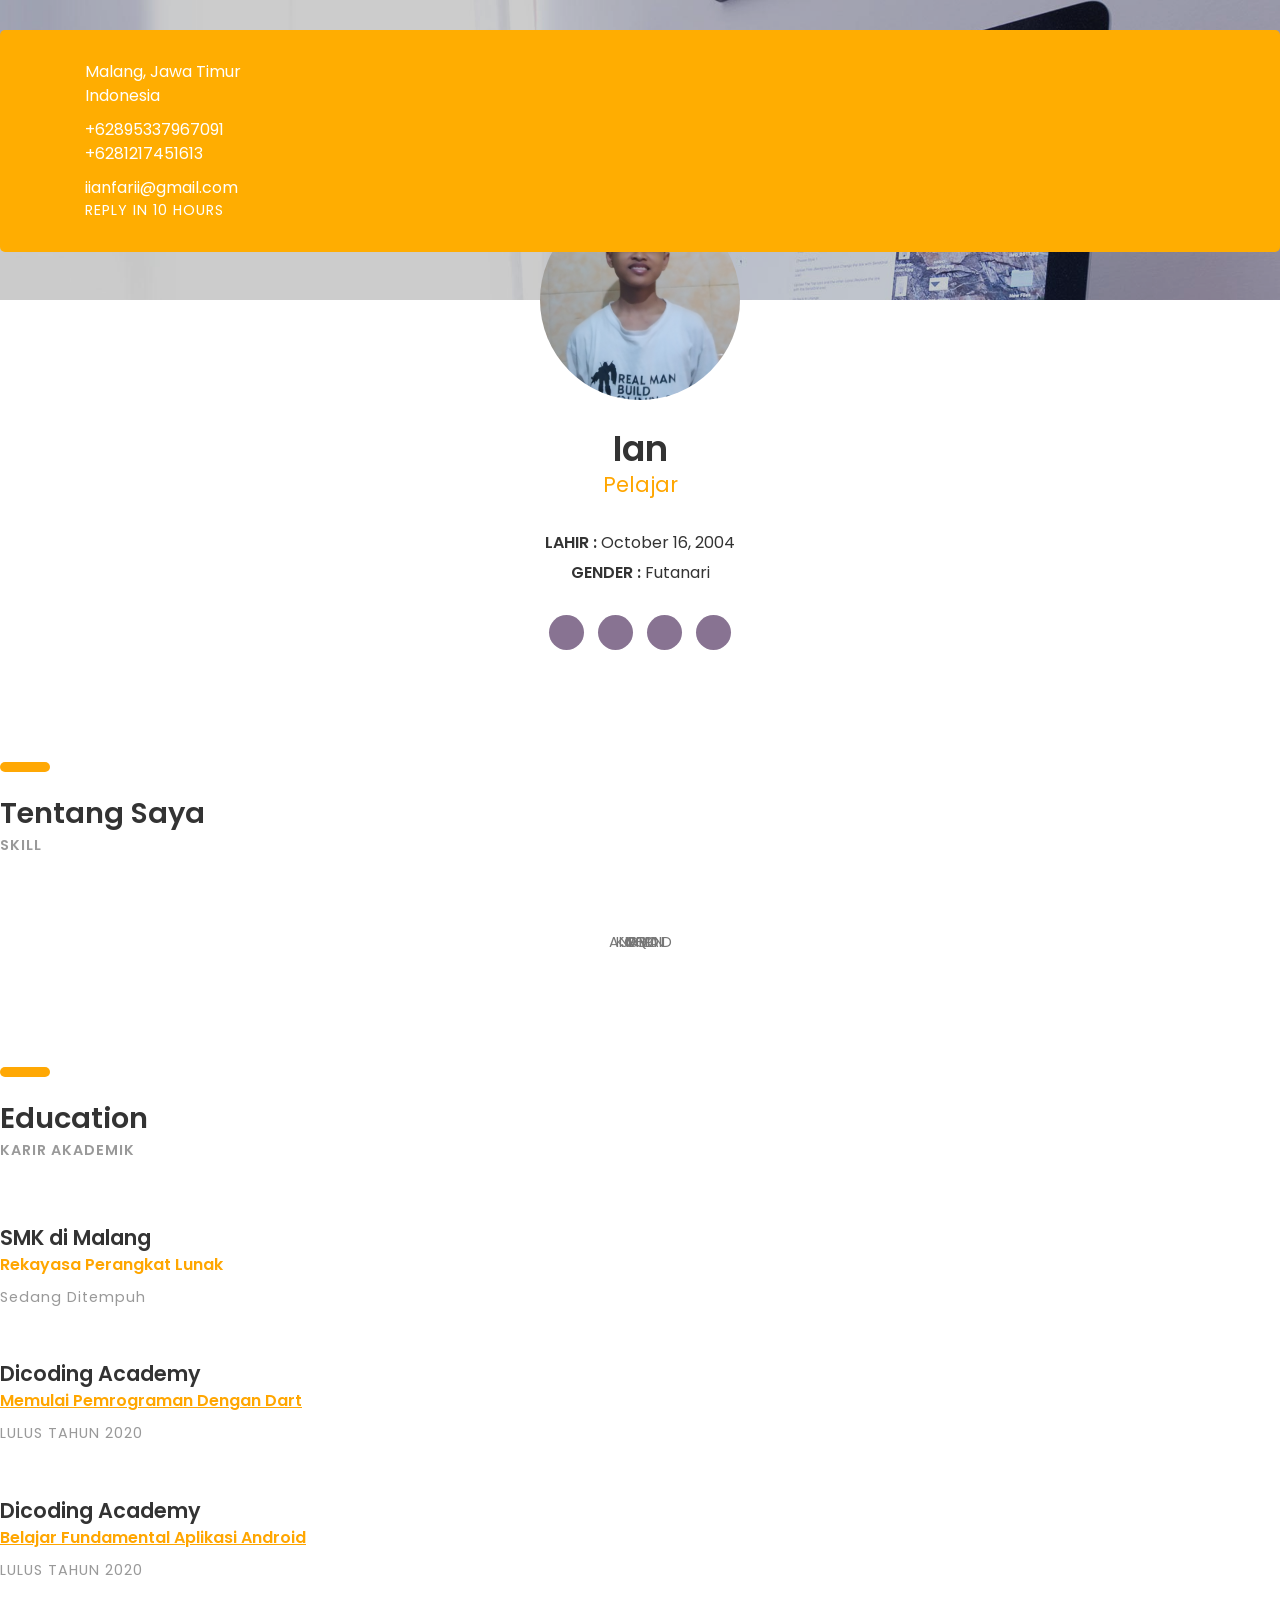
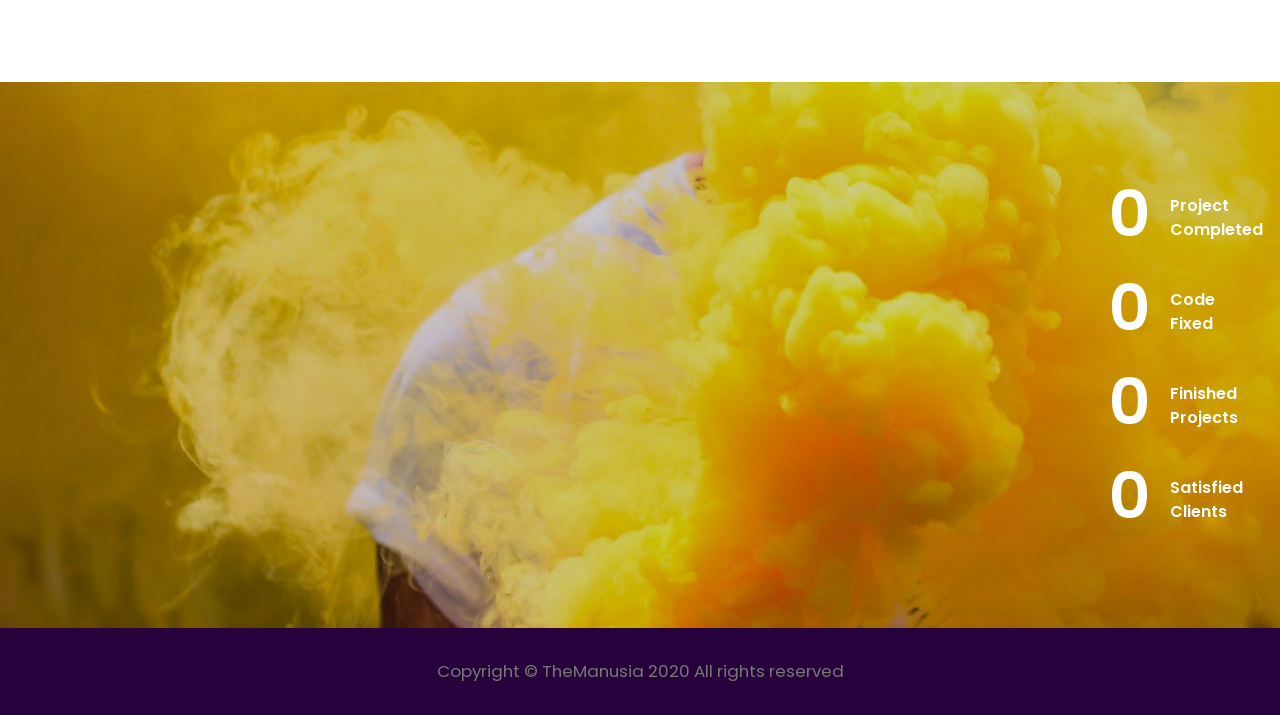
==== index.html @ 6ee06b4d "Update index.html" ====
<!DOCTYPE HTML>
<html lang="en">

<head>
	<title>TheManusia - Ian</title>
	<meta http-equiv="X-UA-Compatible" content="IE=edge">
	<meta name="viewport" content="width=device-width, initial-scale=1">
	<meta charset="UTF-8">

	<meta property="og:image" content="images/ian2.jpg">
	<meta property="og:site_name" content="TheManusia">
	<meta property="og:type" content="profile">
	<meta property="og:title" content="Ian">
	<meta property="og:description" content="Website anti furry. Website ini tidak berisi tips untuk menghindar dari furry dan menghilangkan furry.">
	<meta name="description" content="TheManusia. Profile about TheManusia aka Ian.">
	<meta name="keywords" content="TheManusia, Ian, Profile, Portofolio">
    <meta name="author" content="TheManusia">

	<!-- Icon -->

	<link rel="icon" href="images/hh.png">

	<!-- Font -->

	<link href="https://fonts.googleapis.com/css?family=Poppins:400,500,600,700%7CAllura" rel="stylesheet">

	<!-- Stylesheets -->

	<link href="common-css/bootstrap.css" rel="stylesheet">

	<link href="common-css/ionicons.css" rel="stylesheet">

	<link href="common-css/fluidbox.min.css" rel="stylesheet">

	<link href="css/styles.css" rel="stylesheet">

	<link href="css/responsive.css" rel="stylesheet">

</head>

<body>

	<header>
		<div class="container">
			<div class="heading-wrapper">
				<div class="row">
					<div class="col-sm-6 col-md-6 col-lg-4">
						<div class="info">
							<i class="icon ion-ios-location-outline"></i>
							<div class="right-area">
								<h5>Malang, Jawa Timur</h5>
								<h5>Indonesia</h5>
							</div><!-- right-area -->
						</div><!-- info -->
					</div><!-- col-sm-4 -->

					<div class="col-sm-6 col-md-6 col-lg-4">
						<div class="info">
							<i class="icon ion-ios-telephone-outline"></i>
							<div class="right-area">
								<h5>+62895337967091</h5>
								<h5>+6281217451613</h5>
							</div><!-- right-area -->
						</div><!-- info -->
					</div><!-- col-sm-4 -->

					<div class="col-sm-6 col-md-6 col-lg-4">
						<div class="info">
							<i class="icon ion-ios-chatboxes-outline"></i>
							<div class="right-area">
								<h5><a href="mailto:iianfarii@gmail.com">iianfarii@gmail.com</a></h5>
								<h6>REPLY IN 10 HOURS</h6>
							</div><!-- right-area -->
						</div><!-- info -->
					</div><!-- col-sm-4 -->
				</div><!-- row -->
			</div><!-- heading-wrapper -->
		</div><!-- container -->
	</header>

	<section class="intro-section">
		<div class="container">
			<div class="row">
				<div class="col-md-1 col-lg-2"></div>
				<div class="col-md-10 col-lg-8">
					<div class="intro">
						<div class="profile-img">
							<div class="gambar"></div>
						</div>
						<h2><b>Ian</b></h2>
						<h4 class="font-yellow">Pelajar</h4>
						<ul class="information margin-tb-30">
							<li><b>LAHIR : </b>October 16, 2004</li>
							<li><b>GENDER : </b>Futanari</li>
						</ul>
						<ul class="social-icons">
							<li><a href="https://facebook.com/Ian.TheManusia"><i class="ion-social-facebook"></i></a>
							</li>
							<li><a href="https://github.com/TheManusia"><i class="ion-social-github"></i></a></li>
							<li><a
									href="https://api.whatsapp.com/send?phone=62895337967091&text=Halo%20bro%2C%20aku%20gay%20hehe"><i
										class="ion-social-whatsapp"></i></a></li>
							<li><a href="https://instagram.com/ian_269"><i class="ion-social-instagram"></i></a></li>
						</ul>
					</div><!-- intro -->
				</div><!-- col-sm-8 -->
			</div><!-- row -->
		</div><!-- container -->
	</section><!-- intro-section -->

	<section class="about-section section">
		<div class="container">
			<div class="row">
				<div class="col-sm-4">
					<div class="heading">
						<h3><b>Tentang Saya</b></h3>
						<h6 class="font-lite-black"><b>SKILL</b></h6>
					</div>
				</div><!-- col-sm-4 -->
				<div class="col-sm-8">

					<div class="row">
						<div class="col-sm-6 col-md-6 col-lg-3">
							<div class="radial-prog-area margin-b-30">
								<div class="radial-progress" data-prog-percent=".84">
									<div></div>
									<h6 class="progress-title">JAVA</h6>
								</div>
							</div><!-- radial-prog-area-->
						</div><!-- col-sm-6-->

						<div class="col-sm-6 col-md-6 col-lg-3">
							<div class="radial-prog-area margin-b-50">
								<div class="radial-progress" data-prog-percent=".85">
									<div></div>
									<h6 class="progress-title">ANDROID</h6>
								</div>
							</div><!-- radial-prog-area-->
						</div><!-- col-sm-6-->

						<div class="col-sm-6 col-md-6 col-lg-3">
							<div class="radial-prog-area margin-b-30">
								<div class="radial-progress" data-prog-percent=".70">
									<div></div>
									<h6 class="progress-title">KOTLIN</h6>
								</div>
							</div><!-- radial-prog-area-->
						</div><!-- col-sm-6-->

						<div class="col-sm-6 col-md-6 col-lg-3">
							<div class="radial-prog-area margin-b-30">
								<div class="radial-progress" data-prog-percent=".73">
									<div></div>
									<h6 class="progress-title">SQL</h6>
								</div>
							</div><!-- radial-prog-area-->
						</div><!-- col-sm-6-->

						<div class="col-sm-6 col-md-6 col-lg-3">
							<div class="radial-prog-area margin-b-30">
								<div class="radial-progress" data-prog-percent=".79">
									<div></div>
									<h6 class="progress-title">PHP</h6>
								</div>
							</div><!-- radial-prog-area-->
						</div><!-- col-sm-6-->

					</div><!-- row -->
				</div><!-- col-sm-8 -->
			</div><!-- row -->
		</div><!-- container -->
	</section><!-- about-section -->

	<section class="education-section section">
		<div class="container">
			<div class="row">
				<div class="col-sm-4">
					<div class="heading">
						<h3><b>Education</b></h3>
						<h6 class="font-lite-black"><b>KARIR AKADEMIK</b></h6>
					</div>
				</div><!-- col-sm-4 -->
				<div class="col-sm-8">
					<div class="education-wrapper">
						<div class="education margin-b-50">
							<h4><b>SMK di Malang</b></h4>
							<h5 class="font-yellow"><b>Rekayasa Perangkat Lunak</b></h5>
							<h6 class="font-lite-black margin-t-10">Sedang Ditempuh</h6>
						</div><!-- education -->

						<div class="education margin-b-50">
							<h4><b>Dicoding Academy</b></h4>
							<h5 class="font-yellow"><b><a target="_blank"
										href="https://www.dicoding.com/certificates/2RVZK3W64ZD5">Memulai Pemrograman
										Dengan Dart</a></b></h5>
							<h6 class="font-lite-black margin-t-10">LULUS TAHUN 2020</h6>
						</div><!-- education -->

						<div class="education margin-b-50">
							<h4><b>Dicoding Academy</b></h4>
							<h5 class="font-yellow"><b><a target="_blank"
										href="https://www.dicoding.com/certificates/QEYX4LG76XDL">Belajar Fundamental
										Aplikasi Android</a></b></h5>
							<h6 class="font-lite-black margin-t-10">LULUS TAHUN 2020</h6>
						</div><!-- education -->
					</div><!-- education-wrapper -->
				</div><!-- col-sm-8 -->
			</div><!-- row -->
		</div><!-- container -->

	</section><!-- about-section -->

	<section class="counter-section" id="counter">
		<div class="container">
			<div class="row">

				<div class="col-sm-6 col-md-6 col-lg-3">
					<div class="counter margin-b-30">
						<h1 class="title"><b><span class="counter-value" data-duration="400"
									data-count="14">0</span></b></h1>
						<h5 class="desc"><b>Project Completed</b></h5>
					</div><!-- counter -->
				</div><!-- col-md-3-->

				<div class="col-sm-6 col-md-6 col-lg-3">
					<div class="counter margin-b-30">
						<h1 class="title"><b><span class="counter-value" data-duration="900"
									data-count="34">0</span></b></h1>
						<h5 class="desc"><b>Code <br> Fixed</b></h5>
					</div><!-- counter -->
				</div><!-- col-md-3-->

				<div class="col-sm-6 col-md-6 col-lg-3">
					<div class="counter margin-b-30">
						<h1 class="title"><b><span class="counter-value" data-duration="1400"
									data-count="30">0</span></b></h1>
						<h5 class="desc"><b>Finished Projects</b></h5>
					</div><!-- margin-b-30 -->
				</div><!-- col-md-3-->

				<div class="col-sm-6 col-md-6 col-lg-3">
					<div class="counter margin-b-30">
						<h1 class="title"><b><span class="counter-value" data-duration="1900"
									data-count="13">0</span></b></h1>
						<h5 class="desc"><b>Satisfied Clients</b></h5>
					</div><!-- counter -->
				</div><!-- col-md-3-->

			</div><!-- row-->
		</div><!-- container-->
	</section><!-- counter-section-->

	<footer>
		<p class="copyright">
			<a>Copyright &copy; TheManusia 2020 All rights reserved </a>
		</p>


	</footer>


	<!-- SCIPTS -->

	<script src="common-js/jquery-3.2.1.min.js"></script>

	<script src="common-js/tether.min.js"></script>

	<script src="common-js/bootstrap.js"></script>

	<script src="common-js/isotope.pkgd.min.js"></script>

	<script src="common-js/jquery.waypoints.min.js"></script>

	<script src="common-js/progressbar.min.js"></script>

	<script src="common-js/jquery.fluidbox.min.js"></script>

	<script src="common-js/scripts.js"></script>

</body>

</html>
---- css/styles.css ----
/* ---------------------------------

1. PRIMARY STYLES

--------------------------------- */



html{ font-size: 100%; height: 100%; overflow-x: hidden; margin: 0px;  padding: 0px; touch-action: manipulation; }





body{ font-size: 16px; font-family: 'Poppins', serif; width: 100%; height: 100%; margin: 0; font-weight: 400;

	-webkit-font-smoothing: antialiased; -moz-osx-font-smoothing: grayscale; word-wrap: break-word; 

	color: #333; }



h1, h2, h3, h4, h5, h6, p, a, ul, span, li, img, inpot, button{ margin: 0; padding: 0; }



h1,h2,h3,h4,h5,h6{ line-height: 1.5; font-weight: inherit; }



h1,h2,h3{ font-family: 'Poppins', cursive; }



p{ line-height: 1.6; font-size: 1.05em; font-weight: 400; color: #777; }



h1{ font-size: 4em; line-height: 1; }

h2{ font-size: 2.2em; line-height: 1.1; }

h3{ font-size: 1.8em; }

h4{ font-size: 1.3em; }

h5{ font-size: 1em; }

h6{ font-size: .9em; letter-spacing: 1px; }



a, button{ display: inline-block; text-decoration: none; color: inherit; line-height: 1; 

	-webkit-transition: all .25s ease-in-out; transition: all .25s ease-in-out; }



a:focus, a:active, a:hover,

button:focus, button:active, button:hover,

a b.light-color:hover{ text-decoration: none; color: #FFA804; }



b{ font-weight: 600; }



img{ width: 100%; }



li{ list-style: none; display: inline-block; }



span{ display: inline-block; }



button{ outline: 0; border: 0; background: none; cursor: pointer; }



.icon{ font-size: 1.1em; display: inline-block; line-height: inherit; }



[class^="icon-"]:before, [class*=" icon-"]:before{ line-height: inherit; }



b.max-bold{ font-weight: 700; }







/* ---------------------------------

2. COMMONS FOR PAGE DESIGN

--------------------------------- */



.section{ padding: 100px 0 50px; }



.section .heading{ margin-bottom: 60px; }



.section .heading:before{ content:''; height: 10px; width: 50px; border-radius: 5px;

	margin-bottom: 20px; display: block; background: #FFA804; }

	

.margin-t-10{ margin-top: 10px; }



.margin-b-30{ margin-bottom: 30px; }

.margin-b-50{ margin-bottom: 50px; }



.margin-tb-30{ margin-top: 30px; margin-bottom: 30px; }



.font-yellow{ color: #FFA600; }



.font-semi-white{ color: #ddd; }



.font-lite-black{ color: #999; }





/* ---------------------------------

3. HEADER

--------------------------------- */



header{ position: absolute; top: 30px; left: 0; right: 0; z-index: 100; }



header .heading-wrapper{ border-radius: 5px; padding: 30px 40px 20px; background: #FFAD01; color: #fff; }



header .info{ margin-bottom: 10px; }



header .info .icon{ float: left; font-size: 30px; }



header .info .right-area{ margin-left: 45px; }



.right-area a:hover { color: inherit; }


/* ---------------------------------

4. INTRO SECTION

--------------------------------- */



.intro-section{ padding-top: 200px; position: relative; background-size: cover; 

	z-index: 1;background-image: url("../images/slider-1-1920x1080.jpg"); }



.intro-section:before{ content:''; z-index: -1; position: absolute; top: 0; bottom: 0; left: 0; 

	right: 0; background: rgba(0,0,0, .2); }

	

.intro-section:after{ content: ''; position: absolute; bottom: 0; left: 0; right: 0;

	height: 150px; z-index: -1; background: #fff; }



.intro{ padding: 0 20px; margin-top: 100px; text-align: center; background: #fff; }



.intro .profile-img{ height: 200px; width: 200px; border-radius: 100px; margin: 0 auto; 

	overflow: hidden; position: relative; top: -100px; margin-bottom: -70px;  }



.intro .information > li{ display: block; margin: 5px 0; }



.intro .social-icons > li > a{ height: 35px; line-height: 35px; width: 35px; border-radius: 20px; 

	overflow: hidden; z-index: 1; position: relative; margin: 0 5px 5px; background: #887392; color: #fff; }



.intro .social-icons > li > a:after{ content: ''; position: absolute; bottom: 0; left: 0; right: 0;

	top: 0; z-index: -1; border-radius: 20px; background: #FFA804; 

	-webkit-transition: all .2s ease; transition: all .2s ease;

	-webkit-transform: scale(0); transform: scale(0); }



.intro .social-icons > li > a:hover:after{ -webkit-transform: scale(1); transform: scale(1); }

.gambar {content: url("../images/ian.png"); width:200px; height: 200px;}



/* ---------------------------------

5. PORFOLIO SECTION

--------------------------------- */



.portfolio-section{ padding-bottom: 0; }



.portfolio-section .portfolioFilter{ margin-top: 60px; color: #666; }



.portfolio-section .portfolioFilter a{ margin: 10px 10px 0 0; }



.portfolio-section .portfolioFilter a.current{  color: #FFA804; }



.portfolio-section .portfolioContainer{ margin-left: -15px; margin-right: -15px; }



.portfolio-section .p-item{ width: 33.333%; padding: 0 7.5px 0px; margin-top: 15px; }



.portfolio-section .p-item a{ display: inline; }



.portfolio-section .p-item.p-item-2 .img:first-child{ float: left; width: 50%; padding-right: 7.5px; }



.portfolio-section .p-item.p-item-2 .img:last-child{ float: right; width: 50%; padding-left: 7.5px; }





/* ---------------------------------

6. ABOUT SECTION

--------------------------------- */



.radial-progress{ position: relative; max-width: 200px; margin: 0 auto; }



.radial-progress .progressbar-text{ font-size: 2.2em; font-weight: 500; 

	padding-bottom: 25px!important; color: #333!important; }



.radial-progress .progressbar-text:after{ content:'%'; }



.radial-progress .progress-title{ position: absolute; top: 50%; left: 50%; width: 100%;

	letter-spacing: 0; text-align: center; transform: translate(-50%, 15px); color: #777; }



	



/* ---------------------------------

7. EXPERIENCE SECTION

--------------------------------- */



.experience-section{ background: #28023D; color: #fff; }



.experience .list > li{ display: block; position: relative; margin-bottom: 10px; padding-left: 20px; }



.experience .list > li:before{ content: ''; position: absolute; top: 50%; left: 0; height: 10px; 

	width: 10px; margin-top: -5px; display: block; border-radius: 10px; border: 2px solid #fff; }



	

/* ---------------------------------

8. EDUCATION SECTION

--------------------------------- */



.education-wrapper{ position: relative; }



.education-wrapper:after{ content:''; position: absolute; top: 8px; bottom: 0; left: -51px;

	width: 2px; background: #ccc; }



.education-wrapper .education{ position: relative; }



.education-wrapper .education:after{ content:''; position: absolute; top: 8px; left: -58px; width: 16px; 

	height: 16px; border-radius: 10px; z-index: 1;

	box-shadow: 0 0 0 8px rgba(255,171,0, .4); background: #FFAB00; }

	
.education a {text-decoration: underline;}
	

/* ---------------------------------

9. COUNTER SECTION

--------------------------------- */



.counter-section{ position: relative; padding: 100px 0 70px; background-size: cover; z-index: 1; 

	background-image: url("../images/slider-2-1920x600.jpg"); color: #fff; }



.counter-section:after{ content:''; z-index: -1; position: absolute; top: 0; bottom: 0; left: 0; 

	right: 0; background: rgba(0,0,0, .2); }



.counter{ position: relative; }

	

.counter .title{ text-align: right; margin-right: 130px; }



.counter .desc{ position: absolute; bottom: 4px; right: 0px; width: 110px; }





/* RADIAL PREOGRESS SECTION */





.radial-progress{ position: relative; max-width: 200px; margin: 0 auto; }



.radial-progress .progressbar-text{ font-size: 2.2em; font-weight: 500; 

	padding-bottom: 25px!important; color: #333!important; }



.radial-progress .progressbar-text:after{ content:'%'; }



.radial-progress .progress-title{ position: absolute; top: 50%; left: 50%; width: 100%;

	letter-spacing: 0; text-align: center; transform: translate(-50%, 15px); color: #777; }



	

	

/* ---------------------------------

10. FOOTER

--------------------------------- */



.copyright{ text-align: center; padding: 30px 0; background: #28023D; }
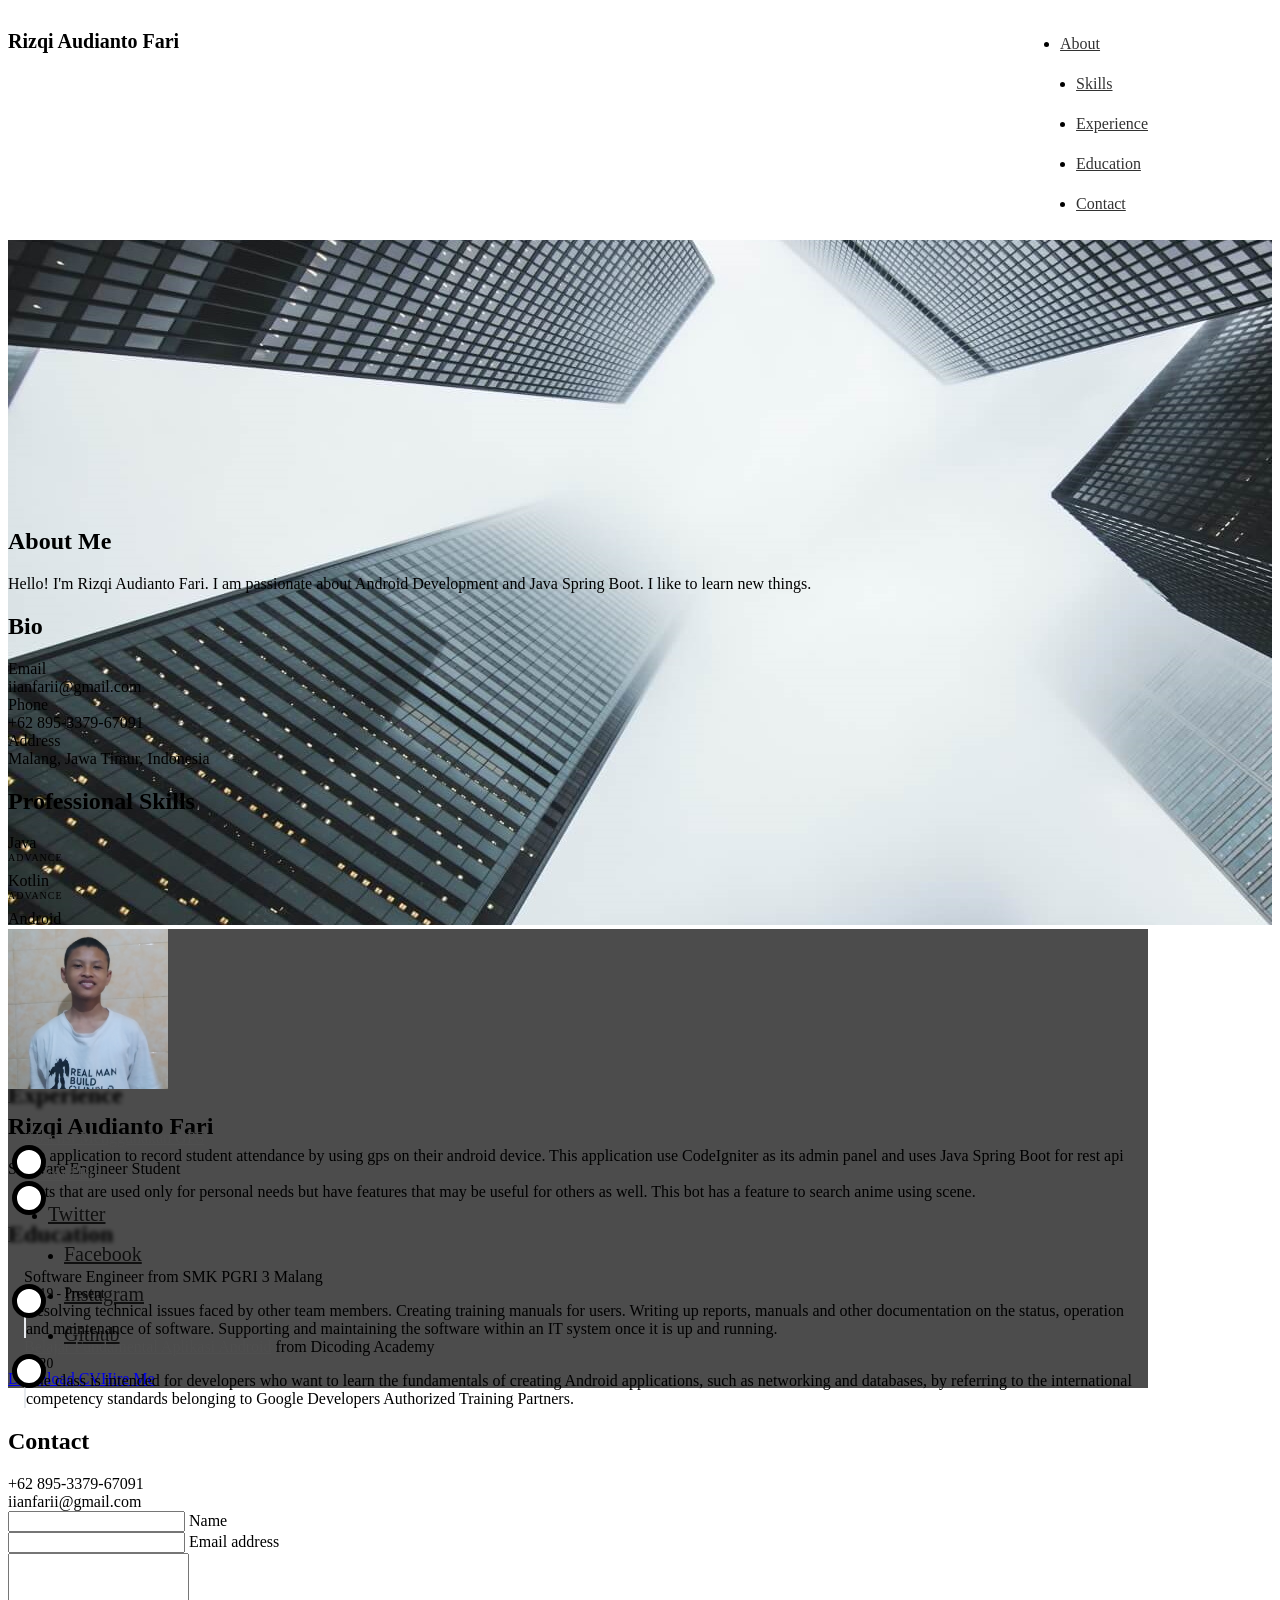
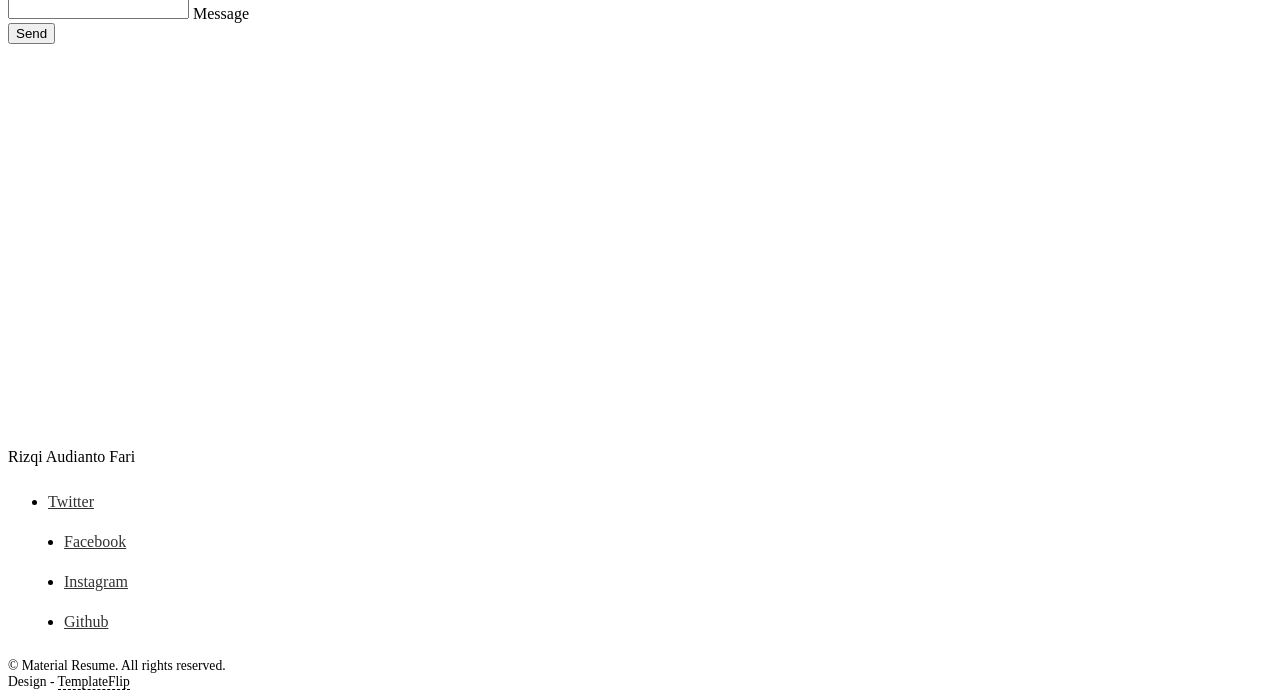
==== commit b3f6b99b: "Update Formspree URL" ====
--- a/index.html
+++ b/index.html
@@ -1,282 +1,276 @@
-<!DOCTYPE HTML>
-<html lang="en">
-
-<head>
-	<title>TheManusia - Ian</title>
-	<meta http-equiv="X-UA-Compatible" content="IE=edge">
-	<meta name="viewport" content="width=device-width, initial-scale=1">
-	<meta charset="UTF-8">
-
-	<meta property="og:image" content="images/ian2.jpg">
-	<meta property="og:site_name" content="TheManusia">
-	<meta property="og:type" content="profile">
-	<meta property="og:title" content="Ian">
-	<meta property="og:description" content="Website anti furry. Website ini tidak berisi tips untuk menghindar dari furry dan menghilangkan furry.">
-	<meta name="description" content="TheManusia. Profile about TheManusia aka Ian.">
-	<meta name="keywords" content="TheManusia, Ian, Profile, Portofolio">
-    <meta name="author" content="TheManusia">
-
-	<!-- Icon -->
-
-	<link rel="icon" href="images/hh.png">
-
-	<!-- Font -->
-
-	<link href="https://fonts.googleapis.com/css?family=Poppins:400,500,600,700%7CAllura" rel="stylesheet">
-
-	<!-- Stylesheets -->
-
-	<link href="common-css/bootstrap.css" rel="stylesheet">
-
-	<link href="common-css/ionicons.css" rel="stylesheet">
-
-	<link href="common-css/fluidbox.min.css" rel="stylesheet">
-
-	<link href="css/styles.css" rel="stylesheet">
-
-	<link href="css/responsive.css" rel="stylesheet">
-
-</head>
-
-<body>
-
-	<header>
-		<div class="container">
-			<div class="heading-wrapper">
-				<div class="row">
-					<div class="col-sm-6 col-md-6 col-lg-4">
-						<div class="info">
-							<i class="icon ion-ios-location-outline"></i>
-							<div class="right-area">
-								<h5>Malang, Jawa Timur</h5>
-								<h5>Indonesia</h5>
-							</div><!-- right-area -->
-						</div><!-- info -->
-					</div><!-- col-sm-4 -->
-
-					<div class="col-sm-6 col-md-6 col-lg-4">
-						<div class="info">
-							<i class="icon ion-ios-telephone-outline"></i>
-							<div class="right-area">
-								<h5>+62895337967091</h5>
-								<h5>+6281217451613</h5>
-							</div><!-- right-area -->
-						</div><!-- info -->
-					</div><!-- col-sm-4 -->
-
-					<div class="col-sm-6 col-md-6 col-lg-4">
-						<div class="info">
-							<i class="icon ion-ios-chatboxes-outline"></i>
-							<div class="right-area">
-								<h5><a href="mailto:iianfarii@gmail.com">iianfarii@gmail.com</a></h5>
-								<h6>REPLY IN 10 HOURS</h6>
-							</div><!-- right-area -->
-						</div><!-- info -->
-					</div><!-- col-sm-4 -->
-				</div><!-- row -->
-			</div><!-- heading-wrapper -->
-		</div><!-- container -->
-	</header>
-
-	<section class="intro-section">
-		<div class="container">
-			<div class="row">
-				<div class="col-md-1 col-lg-2"></div>
-				<div class="col-md-10 col-lg-8">
-					<div class="intro">
-						<div class="profile-img">
-							<div class="gambar"></div>
-						</div>
-						<h2><b>Ian</b></h2>
-						<h4 class="font-yellow">Pelajar</h4>
-						<ul class="information margin-tb-30">
-							<li><b>LAHIR : </b>October 16, 2004</li>
-							<li><b>GENDER : </b>Futanari</li>
-						</ul>
-						<ul class="social-icons">
-							<li><a href="https://facebook.com/Ian.TheManusia"><i class="ion-social-facebook"></i></a>
-							</li>
-							<li><a href="https://github.com/TheManusia"><i class="ion-social-github"></i></a></li>
-							<li><a
-									href="https://api.whatsapp.com/send?phone=62895337967091&text=Halo%20bro%2C%20aku%20gay%20hehe"><i
-										class="ion-social-whatsapp"></i></a></li>
-							<li><a href="https://instagram.com/ian_269"><i class="ion-social-instagram"></i></a></li>
-						</ul>
-					</div><!-- intro -->
-				</div><!-- col-sm-8 -->
-			</div><!-- row -->
-		</div><!-- container -->
-	</section><!-- intro-section -->
-
-	<section class="about-section section">
-		<div class="container">
-			<div class="row">
-				<div class="col-sm-4">
-					<div class="heading">
-						<h3><b>Tentang Saya</b></h3>
-						<h6 class="font-lite-black"><b>SKILL</b></h6>
-					</div>
-				</div><!-- col-sm-4 -->
-				<div class="col-sm-8">
-
-					<div class="row">
-						<div class="col-sm-6 col-md-6 col-lg-3">
-							<div class="radial-prog-area margin-b-30">
-								<div class="radial-progress" data-prog-percent=".84">
-									<div></div>
-									<h6 class="progress-title">JAVA</h6>
-								</div>
-							</div><!-- radial-prog-area-->
-						</div><!-- col-sm-6-->
-
-						<div class="col-sm-6 col-md-6 col-lg-3">
-							<div class="radial-prog-area margin-b-50">
-								<div class="radial-progress" data-prog-percent=".85">
-									<div></div>
-									<h6 class="progress-title">ANDROID</h6>
-								</div>
-							</div><!-- radial-prog-area-->
-						</div><!-- col-sm-6-->
-
-						<div class="col-sm-6 col-md-6 col-lg-3">
-							<div class="radial-prog-area margin-b-30">
-								<div class="radial-progress" data-prog-percent=".70">
-									<div></div>
-									<h6 class="progress-title">KOTLIN</h6>
-								</div>
-							</div><!-- radial-prog-area-->
-						</div><!-- col-sm-6-->
-
-						<div class="col-sm-6 col-md-6 col-lg-3">
-							<div class="radial-prog-area margin-b-30">
-								<div class="radial-progress" data-prog-percent=".73">
-									<div></div>
-									<h6 class="progress-title">SQL</h6>
-								</div>
-							</div><!-- radial-prog-area-->
-						</div><!-- col-sm-6-->
-
-						<div class="col-sm-6 col-md-6 col-lg-3">
-							<div class="radial-prog-area margin-b-30">
-								<div class="radial-progress" data-prog-percent=".79">
-									<div></div>
-									<h6 class="progress-title">PHP</h6>
-								</div>
-							</div><!-- radial-prog-area-->
-						</div><!-- col-sm-6-->
-
-					</div><!-- row -->
-				</div><!-- col-sm-8 -->
-			</div><!-- row -->
-		</div><!-- container -->
-	</section><!-- about-section -->
-
-	<section class="education-section section">
-		<div class="container">
-			<div class="row">
-				<div class="col-sm-4">
-					<div class="heading">
-						<h3><b>Education</b></h3>
-						<h6 class="font-lite-black"><b>KARIR AKADEMIK</b></h6>
-					</div>
-				</div><!-- col-sm-4 -->
-				<div class="col-sm-8">
-					<div class="education-wrapper">
-						<div class="education margin-b-50">
-							<h4><b>SMK di Malang</b></h4>
-							<h5 class="font-yellow"><b>Rekayasa Perangkat Lunak</b></h5>
-							<h6 class="font-lite-black margin-t-10">Sedang Ditempuh</h6>
-						</div><!-- education -->
-
-						<div class="education margin-b-50">
-							<h4><b>Dicoding Academy</b></h4>
-							<h5 class="font-yellow"><b><a target="_blank"
-										href="https://www.dicoding.com/certificates/2RVZK3W64ZD5">Memulai Pemrograman
-										Dengan Dart</a></b></h5>
-							<h6 class="font-lite-black margin-t-10">LULUS TAHUN 2020</h6>
-						</div><!-- education -->
-
-						<div class="education margin-b-50">
-							<h4><b>Dicoding Academy</b></h4>
-							<h5 class="font-yellow"><b><a target="_blank"
-										href="https://www.dicoding.com/certificates/QEYX4LG76XDL">Belajar Fundamental
-										Aplikasi Android</a></b></h5>
-							<h6 class="font-lite-black margin-t-10">LULUS TAHUN 2020</h6>
-						</div><!-- education -->
-					</div><!-- education-wrapper -->
-				</div><!-- col-sm-8 -->
-			</div><!-- row -->
-		</div><!-- container -->
-
-	</section><!-- about-section -->
-
-	<section class="counter-section" id="counter">
-		<div class="container">
-			<div class="row">
-
-				<div class="col-sm-6 col-md-6 col-lg-3">
-					<div class="counter margin-b-30">
-						<h1 class="title"><b><span class="counter-value" data-duration="400"
-									data-count="14">0</span></b></h1>
-						<h5 class="desc"><b>Project Completed</b></h5>
-					</div><!-- counter -->
-				</div><!-- col-md-3-->
-
-				<div class="col-sm-6 col-md-6 col-lg-3">
-					<div class="counter margin-b-30">
-						<h1 class="title"><b><span class="counter-value" data-duration="900"
-									data-count="34">0</span></b></h1>
-						<h5 class="desc"><b>Code <br> Fixed</b></h5>
-					</div><!-- counter -->
-				</div><!-- col-md-3-->
-
-				<div class="col-sm-6 col-md-6 col-lg-3">
-					<div class="counter margin-b-30">
-						<h1 class="title"><b><span class="counter-value" data-duration="1400"
-									data-count="30">0</span></b></h1>
-						<h5 class="desc"><b>Finished Projects</b></h5>
-					</div><!-- margin-b-30 -->
-				</div><!-- col-md-3-->
-
-				<div class="col-sm-6 col-md-6 col-lg-3">
-					<div class="counter margin-b-30">
-						<h1 class="title"><b><span class="counter-value" data-duration="1900"
-									data-count="13">0</span></b></h1>
-						<h5 class="desc"><b>Satisfied Clients</b></h5>
-					</div><!-- counter -->
-				</div><!-- col-md-3-->
-
-			</div><!-- row-->
-		</div><!-- container-->
-	</section><!-- counter-section-->
-
-	<footer>
-		<p class="copyright">
-			<a>Copyright &copy; TheManusia 2020 All rights reserved </a>
-		</p>
-
-
-	</footer>
-
-
-	<!-- SCIPTS -->
-
-	<script src="common-js/jquery-3.2.1.min.js"></script>
-
-	<script src="common-js/tether.min.js"></script>
-
-	<script src="common-js/bootstrap.js"></script>
-
-	<script src="common-js/isotope.pkgd.min.js"></script>
-
-	<script src="common-js/jquery.waypoints.min.js"></script>
-
-	<script src="common-js/progressbar.min.js"></script>
-
-	<script src="common-js/jquery.fluidbox.min.js"></script>
-
-	<script src="common-js/scripts.js"></script>
-
-</body>
-
+<!DOCTYPE html>
+<html lang="en-US">
+  <head>
+    <meta charset="UTF-8">
+    <meta http-equiv="X-UA-Compatible" content="IE=edge">
+    <meta name="viewport" content="width=device-width, initial-scale=1">
+    <title>Rizqi Audianto Fari</title>
+    <link rel="preconnect" href="https://fonts.gstatic.com" crossorigin="crossorigin"/>
+    <link rel="preload" as="style" href="https://fonts.googleapis.com/css2?family=Poppins:wght@600&amp;family=Roboto:wght@300;400;500;700&amp;display=swap"/>
+    <link rel="stylesheet" href="https://fonts.googleapis.com/css2?family=Poppins:wght@600&amp;family=Roboto:wght@300;400;500;700&amp;display=swap" media="print" onload="this.media='all'"/>
+    <noscript>
+      <link rel="stylesheet" href="https://fonts.googleapis.com/css2?family=Poppins:wght@600&amp;family=Roboto:wght@300;400;500;700&amp;display=swap"/>
+    </noscript>
+    <link href="css/font-awesome/css/all.min.css?ver=1.2.1" rel="stylesheet">
+    <link href="css/mdb.min.css?ver=1.2.1" rel="stylesheet">
+    <link href="css/aos.css?ver=1.2.1" rel="stylesheet">
+    <link href="css/main.css?ver=1.2.1" rel="stylesheet">
+    <noscript>
+      <style type="text/css">
+        [data-aos] {
+            opacity: 1 !important;
+            transform: translate(0) scale(1) !important;
+        }
+      </style>
+    </noscript>
+  </head>
+  <body class="bg-light" id="top">
+    <header class="d-print-none">
+      <div class="container text-center text-lg-left">
+        <div class="pt-4 clearfix">
+          <h1 class="site-title mb-0">Rizqi Audianto Fari</h1>
+          <div class="site-nav"> 
+            <nav role="navigation">
+              <ul class="nav justify-content-center">
+                <li class="nav-item"><a class="nav-link" href="#about" title="About"><span class="menu-title">About</span></a>
+                </li>
+                <li class="nav-item"><a class="nav-link" href="#skills" title="Skills"><span class="menu-title">Skills</span></a>
+                </li>
+                <li class="nav-item"><a class="nav-link" href="#experience" title="Experience"><span class="menu-title">Experience</span></a>
+                </li>
+                <li class="nav-item"><a class="nav-link" href="#education" title="Education"><span class="menu-title">Education</span></a>
+                </li>
+                <li class="nav-item"><a class="nav-link" href="#contact" title="Contact"><span class="menu-title">Contact</span></a>
+                </li>
+              </ul>
+            </nav>
+          </div>
+        </div>
+      </div>
+    </header>
+    <div class="page-content">
+      <div class="container">
+<div class="resume-container">
+  <div class="shadow-1-strong bg-white my-5" id="intro">
+    <div class="bg-info text-white">
+      <div class="cover bg-image"><img src="images/header-background.jpg"/>
+        <div class="mask" style="background-color: rgba(0, 0, 0, 0.7);backdrop-filter: blur(2px);">
+          <div class="text-center p-5">
+            <div class="avatar p-1"><img class="img-thumbnail shadow-2-strong" src="images/avatar.png" width="160" height="160"/></div>
+            <div class="header-bio mt-3">
+              <div data-aos="zoom-in" data-aos-delay="0">
+                <h2 class="h1">Rizqi Audianto Fari</h2>
+                <p>Software Engineer Student</p>
+              </div>
+              <div class="header-social mb-3 d-print-none" data-aos="zoom-in" data-aos-delay="200">
+                <nav role="navigation">
+                  <ul class="nav justify-content-center">
+                    <li class="nav-item"><a class="nav-link" href="https://twitter.com/themanusia__" target="_blank" title="Twitter"><i class="fab fa-twitter"></i><span class="menu-title sr-only">Twitter</span></a>
+                    </li>
+                    <li class="nav-item"><a class="nav-link" href="https://www.facebook.com/Ian.TheManusia" target="_blank" title="Facebook"><i class="fab fa-facebook"></i><span class="menu-title sr-only">Facebook</span></a>
+                    </li>
+                    <li class="nav-item"><a class="nav-link" href="https://www.instagram.com/ian_269" target="_blank" title="Instagram"><i class="fab fa-instagram"></i><span class="menu-title sr-only">Instagram</span></a>
+                    </li>
+                    <li class="nav-item"><a class="nav-link" href="https://github.com/TheManusia" target="_blank" title="Github"><i class="fab fa-github"></i><span class="menu-title sr-only">Github</span></a>
+                    </li>
+                  </ul>
+                </nav>
+              </div>
+              <div class="d-print-none"><a class="btn btn-outline-light btn-lg shadow-sm mt-1 me-3" href="RizqiAudiantoFari_en.pdf" target="_blank" data-aos="fade-right" data-aos-delay="700">Download CV</a><a class="btn btn-info btn-lg shadow-sm mt-1" href="#contact" data-aos="fade-left" data-aos-delay="700">Hire Me</a></div>
+            </div>
+          </div>
+        </div>
+      </div>
+    </div>
+  </div>
+  <div class="shadow-1-strong bg-white my-5 p-5" id="about">
+    <div class="about-section">
+      <div class="row">
+        <div class="col-md-6">
+          <h2 class="h2 fw-light mb-4">About Me</h2>
+          <p>Hello! I'm Rizqi Audianto Fari. I am passionate about Android Development and Java Spring Boot. I like to learn new things.</p>
+        </div>
+        <div class="col-md-5 offset-lg-1">
+          <div class="row mt-2">
+            <h2 class="h2 fw-light mb-4">Bio</h2>
+            <div class="col-sm-5">
+              <div class="pb-2 fw-bolder"><i class="far fa-envelope pe-2 text-muted" style="width:24px;opacity:0.85;"></i> Email</div>
+            </div>
+            <div class="col-sm-7">
+              <div class="pb-2">iianfarii@gmail.com</div>
+            </div>
+            <div class="col-sm-5">
+              <div class="pb-2 fw-bolder"><i class="fas fa-phone pe-2 text-muted" style="width:24px;opacity:0.85;"></i> Phone</div>
+            </div>
+            <div class="col-sm-7">
+              <div class="pb-2">+62 895-3379-67091</div>
+            </div>
+            <div class="col-sm-5">
+              <div class="pb-2 fw-bolder"><i class="fas fa-map-marker-alt pe-2 text-muted" style="width:24px;opacity:0.85;"></i> Address</div>
+            </div>
+            <div class="col-sm-7">
+              <div class="pb-2">Malang, Jawa Timur, Indonesia</div>
+            </div>
+          </div>
+        </div>
+      </div>
+    </div>
+  </div>
+  <div class="shadow-1-strong bg-white my-5 p-5" id="skills">
+    <div class="skills-section">
+      <h2 class="h2 fw-light mb-4">Professional Skills</h2>
+      <div class="row">
+        <div class="col-md-6">
+          <div class="mb-3"><span class="fw-bolder">Java</span>
+            <div class="progress my-2 rounded" style="height: 20px">
+              <div class="progress-bar bg-info" role="progressbar" data-aos="zoom-in-right" data-aos-delay="100" data-aos-anchor=".skills-section" style="width: 85%;" aria-valuenow="85" aria-valuemin="0" aria-valuemax="100">Advance</div>
+            </div>
+          </div>
+          <div class="mb-3"><span class="fw-bolder">Kotlin</span>
+            <div class="progress my-2 rounded" style="height: 20px">
+              <div class="progress-bar bg-info" role="progressbar" data-aos="zoom-in-right" data-aos-delay="200" data-aos-anchor=".skills-section" style="width: 75%" aria-valuenow="75" aria-valuemin="0" aria-valuemax="100">Advance</div>
+            </div>
+          </div>
+          <div class="mb-3"><span class="fw-bolder">Android</span>
+            <div class="progress my-2 rounded" style="height: 20px">
+              <div class="progress-bar bg-info" role="progressbar" data-aos="zoom-in-right" data-aos-delay="300" data-aos-anchor=".skills-section" style="width: 85%" aria-valuenow="85" aria-valuemin="0" aria-valuemax="100">Advance</div>
+            </div>
+          </div>
+        </div>
+        <div class="col-md-6">
+          <div class="mb-3"><span class="fw-bolder">C++</span>
+            <div class="progress my-2 rounded" style="height: 20px">
+              <div class="progress-bar bg-secondary" role="progressbar" data-aos="zoom-in-right" data-aos-delay="400" data-aos-anchor=".skills-section" style="width: 50%" aria-valuenow="50" aria-valuemin="0" aria-valuemax="100">Beginner</div>
+            </div>
+          </div>
+          <div class="mb-3"><span class="fw-bolder">MySQL</span>
+            <div class="progress my-2 rounded" style="height: 20px">
+              <div class="progress-bar bg-secondary" role="progressbar" data-aos="zoom-in-right" data-aos-delay="400" data-aos-anchor=".skills-section" style="width: 80%" aria-valuenow="80" aria-valuemin="0" aria-valuemax="100">Advance</div>
+            </div>
+          </div>
+          <div class="mb-3"><span class="fw-bolder">PHP</span>
+            <div class="progress my-2 rounded" style="height: 20px">
+              <div class="progress-bar bg-secondary" role="progressbar" data-aos="zoom-in-right" data-aos-delay="500" data-aos-anchor=".skills-section" style="width: 80%" aria-valuenow="80" aria-valuemin="0" aria-valuemax="100">Advance</div>
+            </div>
+          </div>
+        </div>
+      </div>
+    </div>
+  </div>
+  <div class="shadow-1-strong bg-white my-5 p-5" id="experience">
+    <div class="work-experience-section">
+      <h2 class="h2 fw-light mb-4">Experience</h2>
+      <div class="timeline">
+        <div class="timeline-card timeline-card-info" data-aos="fade-in" data-aos-delay="0">
+          <div class="timeline-head px-4 pt-3">
+            <div class="h5"><a class="experience" href="https://github.com/TheManusia/Tugas-Akhir" target="_blank">Absensi Menggunakan GPS</a></div>
+          </div>
+          <div class="timeline-body px-4 pb-4">
+            <div>An application to record student attendance by using gps on their android device. This application use CodeIgniter as its admin panel and uses Java Spring Boot for rest api</div>
+          </div>
+        </div>
+        <div class="timeline-card timeline-card-info" data-aos="fade-in" data-aos-delay="200">
+          <div class="timeline-head px-4 pt-3">
+            <div class="h5"><a class="experience" href="https://github.com/TheManusia/brot" target="_blank">Discord Bot</a></div>
+          </div>
+          <div class="timeline-body px-4 pb-4">
+            <div>Bots that are used only for personal needs but have features that may be useful for others as well. This bot has a feature to search anime using scene.</div>
+          </div>
+        </div>
+      </div>
+    </div>
+  </div>
+  <div class="shadow-1-strong bg-white my-5 p-5" id="education">
+    <div class="education-section">
+      <h2 class="h2 fw-light mb-4">Education</h2>
+      <div class="timeline">
+        <div class="timeline-card timeline-card-success" data-aos="fade-in" data-aos-delay="0">
+          <div class="timeline-head px-4 pt-3">
+            <div class="h5">Software Engineer <span class="text-muted h6">from SMK PGRI 3 Malang</span>          </div>
+          </div>
+          <div class="timeline-body px-4 pb-4">
+            <div class="text-muted text-small mb-3">2019 - Present</div>
+            <div>Resolving technical issues faced by other team members. Creating training manuals for users. Writing up
+              reports, manuals and other documentation on the status, operation and maintenance of software. Supporting
+              and maintaining the software within an IT system once it is up and running.</div>
+          </div>
+        </div>
+        <div class="timeline-card timeline-card-success" data-aos="fade-in" data-aos-delay="200">
+          <div class="timeline-head px-4 pt-3">
+            <div class="h5"><a class="experience" href="https://www.dicoding.com/certificates/QEYX4LG76XDL">Belajar Fundamental Aplikasi Android</a> <span class="text-muted h6">from Dicoding Academy</span> </div>
+          </div>
+          <div class="timeline-body px-4 pb-4">
+            <div class="text-muted text-small mb-3">2020</div>
+            <div>The class is intended for developers who want to learn the fundamentals of creating Android
+              applications, such as networking and databases, by referring to the international competency standards
+              belonging to Google Developers Authorized Training Partners. </div>
+          </div>
+        </div>
+      </div>
+    </div>
+  </div>
+  <div class="shadow-1-strong bg-white my-5 p-5" id="contact">
+    <div class="contant-section">
+      <h2 class="h2 fw-light text mb-4">Contact</h2>
+      <div class="row mb-4">
+        <div class="col-md-5" data-aos="fade-left" data-aos-delay="200">
+          <div class="mt-1">
+            <div class="h6"><i class="fas fa-phone pe-2 text-muted" style="width:24px;opacity:0.85;"></i> +62 895-3379-67091</div>
+            <div class="h6"><i class="far fa-envelope pe-2 text-muted" style="width:24px;opacity:0.85;"></i> iianfarii@gmail.com</div>
+          </div>
+          <div class="mt-5 d-print-none"><form action="https://formspree.io/f/mnqldlvp"
+    method="POST">
+  <div class="form-outline mb-4">
+    <input type="text" id="name" class="form-control" required/>
+    <label class="form-label" for="name">Name</label>
+  </div>
+  <div class="form-outline mb-4">
+    <input type="email" id="email" class="form-control" required/>
+    <label class="form-label" for="email">Email address</label>
+  </div>
+  <div class="form-outline mb-4">
+    <textarea class="form-control" style="resize: none;" id="message" rows="4" required></textarea>
+    <label class="form-label" for="message">Message</label>
+  </div>
+  <button class="btn btn-info btn-block mb-4" type="submit">Send</button>
+</form>
+          </div>
+        </div>
+        <div class="col-md-7 d-print-none" data-aos="zoom-in" data-aos-delay="100"><iframe
+            src="https://maps.google.com/maps?q=Malang&t=&z=13&ie=UTF8&iwloc=&output=embed" width="500" height="400"
+            style="border:0;width:100%;" allowfullscreen="" loading="lazy"></iframe></div>
+      </div>
+    </div>
+  </div>
+</div></div>
+    </div>
+    <footer class="pt-4 pb-4 text-muted text-center d-print-none">
+      <div class="container">
+        <div class="my-3">
+          <div class="h4">Rizqi Audianto Fari</div>
+          <div class="footer-nav">
+            <nav role="navigation">
+              <ul class="nav justify-content-center">
+                <li class="nav-item"><a class="nav-link" href="https://twitter.com/themanusia__" target="_blank" title="Twitter"><i class="fab fa-twitter"></i><span class="menu-title sr-only">Twitter</span></a>
+                </li>
+                <li class="nav-item"><a class="nav-link" href="https://www.facebook.com/Ian.TheManusia" target="_blank" title="Facebook"><i class="fab fa-facebook"></i><span class="menu-title sr-only">Facebook</span></a>
+                </li>
+                <li class="nav-item"><a class="nav-link" href="https://www.instagram.com/ian_269" target="_blank"title="Instagram"><i class="fab fa-instagram"></i><span class="menu-title sr-only">Instagram</span></a>
+                </li>
+                <li class="nav-item"><a class="nav-link" href="https://github.com/TheManusia" title="Github"><i class="fab fa-github"></i><span class="menu-title sr-only">Github</span></a>
+                </li>
+              </ul>
+            </nav>
+          </div>
+        </div>
+        <div class="text-small">
+          <div class="mb-1">&copy; Material Resume. All rights reserved.</div>
+          <div>Design - <a href="https://templateflip.com/" target="_blank">TemplateFlip</a></div>
+        </div>
+      </div>
+    </footer>
+    <script src="scripts/mdb.min.js?ver=1.2.1"></script>
+    <script src="scripts/aos.js?ver=1.2.1"></script>
+    <script src="scripts/main.js?ver=1.2.1"></script>
+  </body>
 </html>
--- a/css/main.css
+++ b/css/main.css
@@ -0,0 +1,153 @@
+/* Timeline custom component */
+.timeline-card {
+  position: relative;
+  margin-left: 16px; }
+
+.timeline-card:before {
+  content: '';
+  display: inline-block;
+  position: absolute;
+  background-color: #fff;
+  border-radius: 100%;
+  width: 24px;
+  height: 24px;
+  top: 16px;
+  left: -12px;
+  border: 5px solid;
+  z-index: 2; }
+
+.timeline-body {
+  border-left: 2px solid #E6E9ED; }
+
+.timeline-card-primary:before {
+  border-color: var(--bs-primary); }
+
+.timeline-card-info:before {
+  border-color: var(--bs-info); }
+
+.timeline-card-secondary:before {
+  border-color: var(--bs-secondary); }
+
+.timeline-card-success:before {
+  border-color: var(--bs-teal); }
+
+html {
+  scroll-behavior: smooth; }
+
+html, body {
+  overflow-x: hidden; }
+
+.container {
+  max-width: 1140px; }
+
+.site-title {
+  font-size: 1.25rem;
+  line-height: 2.5rem; }
+
+.nav-link {
+  padding: 0;
+  font-size: 1rem;
+  line-height: 2.5rem;
+  color: inherit;
+  opacity: 0.8; }
+
+.header-social .nav-link {
+  font-size: 1.25rem; }
+
+.nav-link:hover,
+.nav-link:focus {
+  color: inherit;
+  opacity: 1; }
+
+.nav-item + .nav-item {
+  margin-left: 1rem; }
+
+.cover {
+  height: 500px; }
+
+.cover > img {
+  -o-object-fit: cover;
+     object-fit: cover;
+  width: auto; }
+
+.progress-bar {
+  text-transform: uppercase;
+  font-size: 10px;
+  letter-spacing: 1px; }
+
+.text-small {
+  font-size: 0.85rem; }
+
+.text-teal {
+  color: var(--bs-teal); }
+
+footer a:not(.nav-link) {
+  color: inherit;
+  border-bottom: 1px dashed;
+  text-decoration: none;
+  cursor: pointer; }
+
+a.experience {
+  text-decoration: underline;
+  color: #4f4f4f; }
+
+  .pict {
+    content: url('../images/avatar.png');
+  }
+
+@media (min-width: 48em) {
+  .site-title {
+    float: left; }
+  .site-nav {
+    float: right; } }
+
+@media (max-width: 767px) {
+  /* disable animations on mobile */
+  [data-aos] {
+    opacity: 1 !important;
+    transform: translate(0) scale(1) !important; }
+  .p-5 {
+    padding: 2.5rem 2rem !important; }
+  .portfolio-section .m-5 {
+    margin: 2rem 0 1rem !important; }
+  .portfolio-reverse {
+    flex-direction: column-reverse; }
+  .portfolio-reverse .text-end {
+    text-align: start !important; } }
+
+@media print {
+  [data-aos] {
+    opacity: 1 !important;
+    transform: translate(0) scale(1) !important; }
+  body.bg-light {
+    background-color: #fff !important; }
+  .container {
+    width: auto;
+    max-width: 100%;
+    padding: 0; }
+  .cover {
+    height: 360px;
+    margin-bottom: 1.5rem; }
+  .cover > img {
+    display: none; }
+  .shadow-1-strong {
+    box-shadow: none !important; }
+  .resume-container > .my-5 {
+    margin: 0 !important; }
+  .my-5.p-5 {
+    padding: 1.5rem 0 !important; }
+  .about-section {
+    padding: 0 !important; }
+  .skills-section,
+  .work-experience-section,
+  .education-section,
+  .portfolio-section,
+  .reference-section,
+  .contact-section {
+    padding: 0 !important; }
+  .page-break {
+    padding-top: 5rem;
+    page-break-before: always; }
+  a.experience {
+    text-decoration: none;
+    color: #4f4f4f; } }
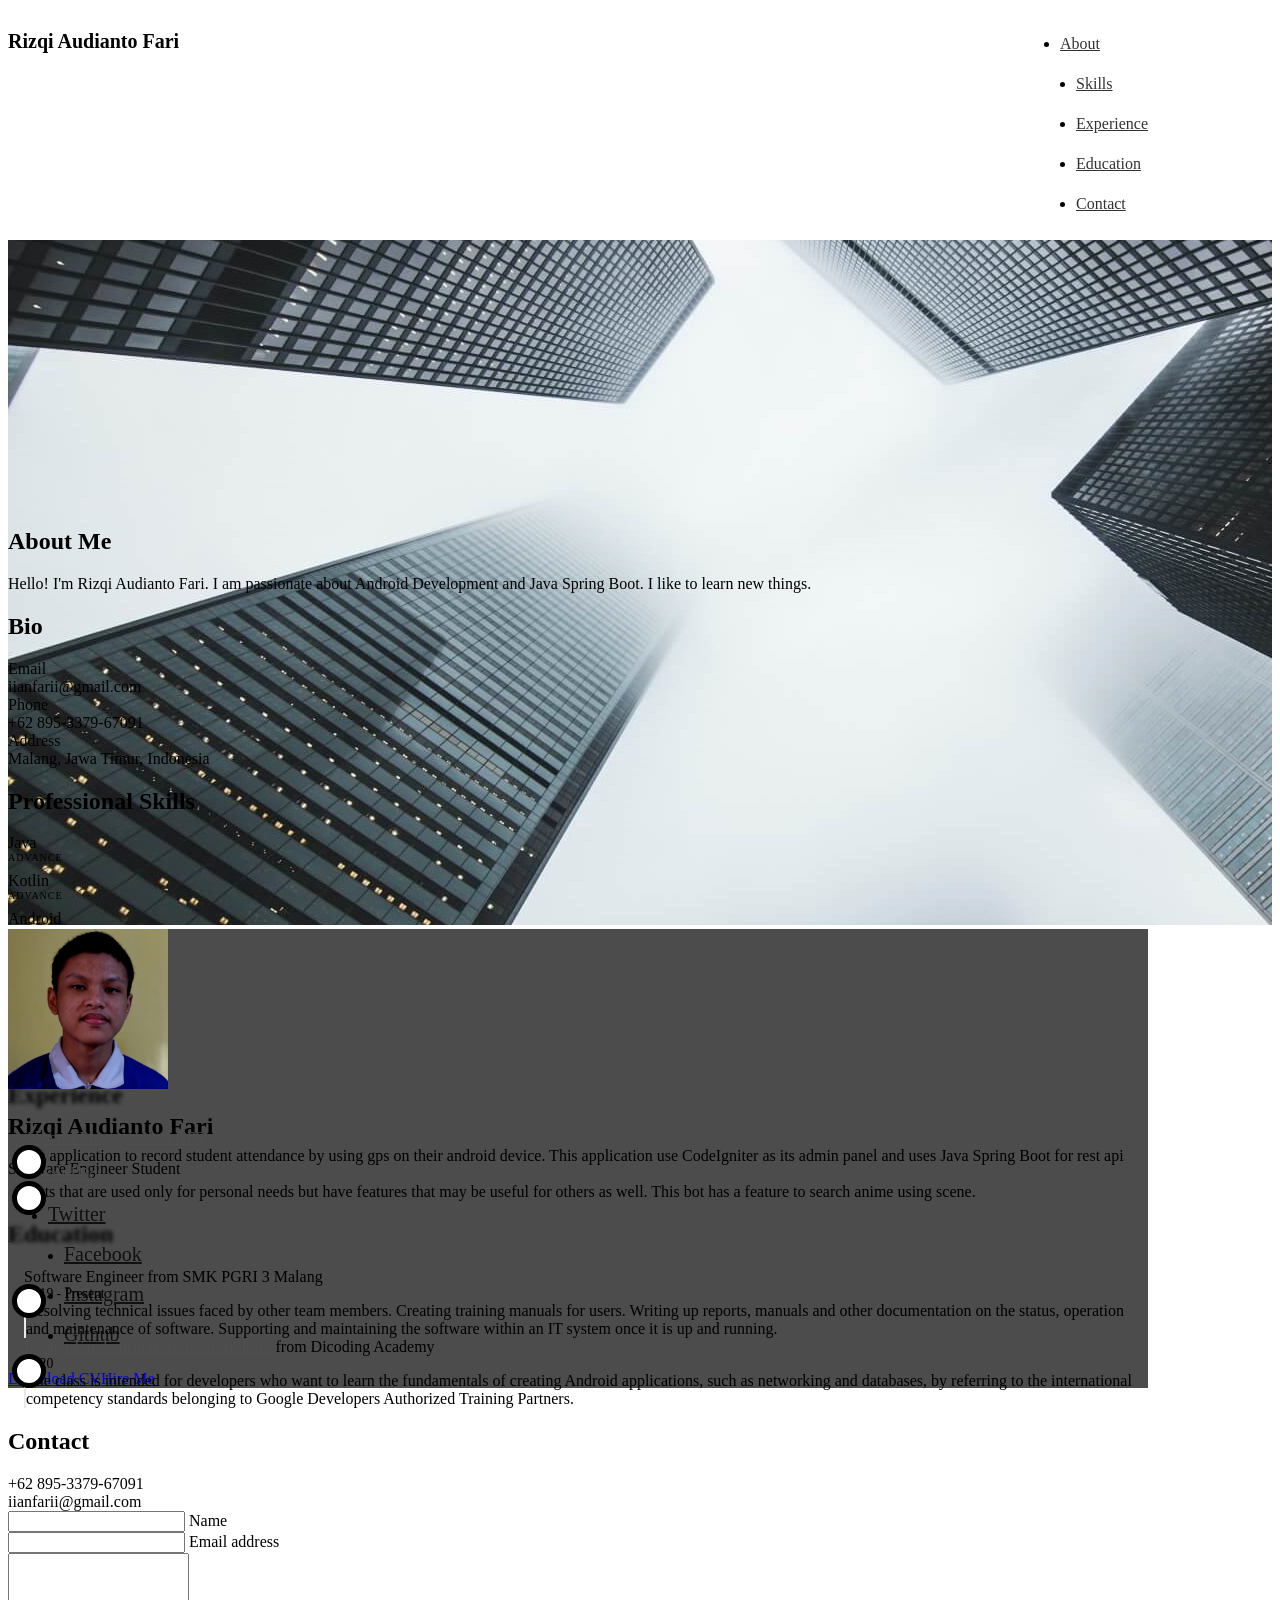
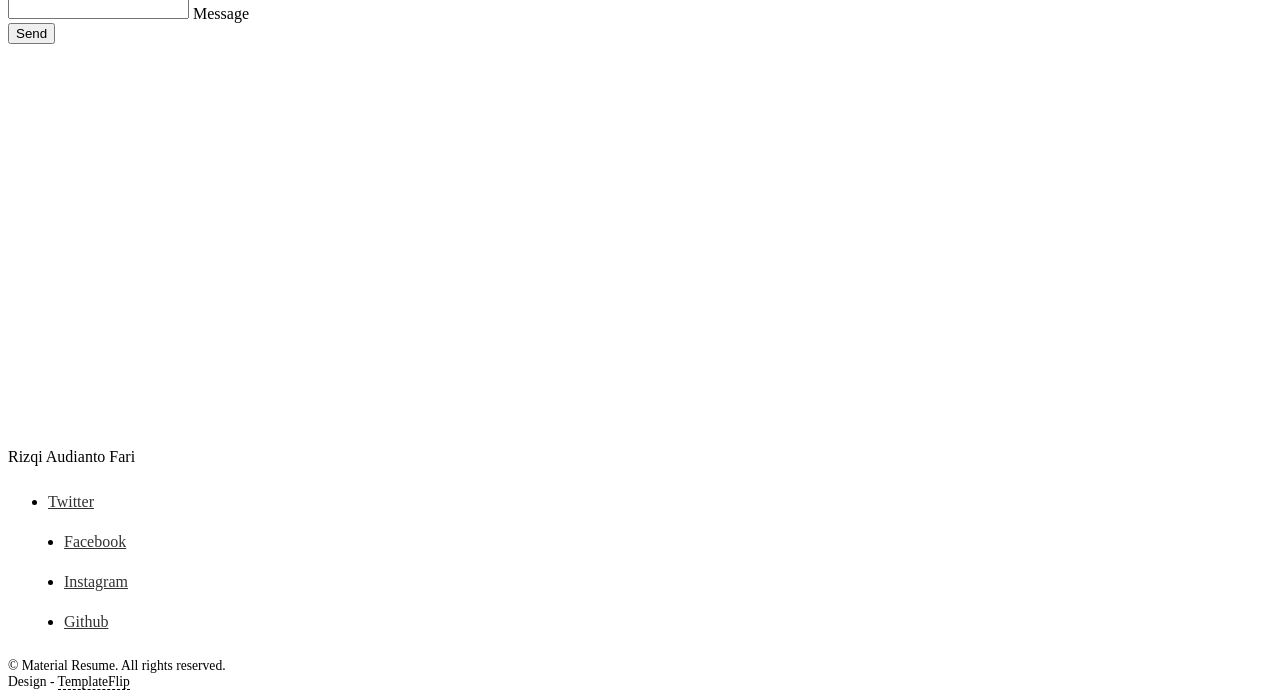
==== commit 437d8fab: "Update Avatar" ====
--- a/index.html
+++ b/index.html
@@ -197,7 +197,7 @@
         </div>
         <div class="timeline-card timeline-card-success" data-aos="fade-in" data-aos-delay="200">
           <div class="timeline-head px-4 pt-3">
-            <div class="h5"><a class="experience" href="https://www.dicoding.com/certificates/QEYX4LG76XDL">Belajar Fundamental Aplikasi Android</a> <span class="text-muted h6">from Dicoding Academy</span> </div>
+            <div class="h5"><a class="experience" href="https://www.dicoding.com/certificates/QEYX4LG76XDL" target="_blank">Belajar Fundamental Aplikasi Android</a> <span class="text-muted h6">from Dicoding Academy</span> </div>
           </div>
           <div class="timeline-body px-4 pb-4">
             <div class="text-muted text-small mb-3">2020</div>
@@ -218,7 +218,7 @@
             <div class="h6"><i class="fas fa-phone pe-2 text-muted" style="width:24px;opacity:0.85;"></i> +62 895-3379-67091</div>
             <div class="h6"><i class="far fa-envelope pe-2 text-muted" style="width:24px;opacity:0.85;"></i> iianfarii@gmail.com</div>
           </div>
-          <div class="mt-5 d-print-none"><form action="https://formspree.io/f/mnqldlvp"
+          <div class="mt-5 d-print-none"><form action="https://formspree.io/iianfarii@gmail.com"
     method="POST">
   <div class="form-outline mb-4">
     <input type="text" id="name" class="form-control" required/>
@@ -255,7 +255,7 @@
                 </li>
                 <li class="nav-item"><a class="nav-link" href="https://www.facebook.com/Ian.TheManusia" target="_blank" title="Facebook"><i class="fab fa-facebook"></i><span class="menu-title sr-only">Facebook</span></a>
                 </li>
-                <li class="nav-item"><a class="nav-link" href="https://www.instagram.com/ian_269" target="_blank"title="Instagram"><i class="fab fa-instagram"></i><span class="menu-title sr-only">Instagram</span></a>
+                <li class="nav-item"><a class="nav-link" href="https://www.instagram.com/ian_269" target="_blank" title="Instagram"><i class="fab fa-instagram"></i><span class="menu-title sr-only">Instagram</span></a>
                 </li>
                 <li class="nav-item"><a class="nav-link" href="https://github.com/TheManusia" title="Github"><i class="fab fa-github"></i><span class="menu-title sr-only">Github</span></a>
                 </li>
@@ -273,4 +273,4 @@
     <script src="scripts/aos.js?ver=1.2.1"></script>
     <script src="scripts/main.js?ver=1.2.1"></script>
   </body>
-</html>
+</html>
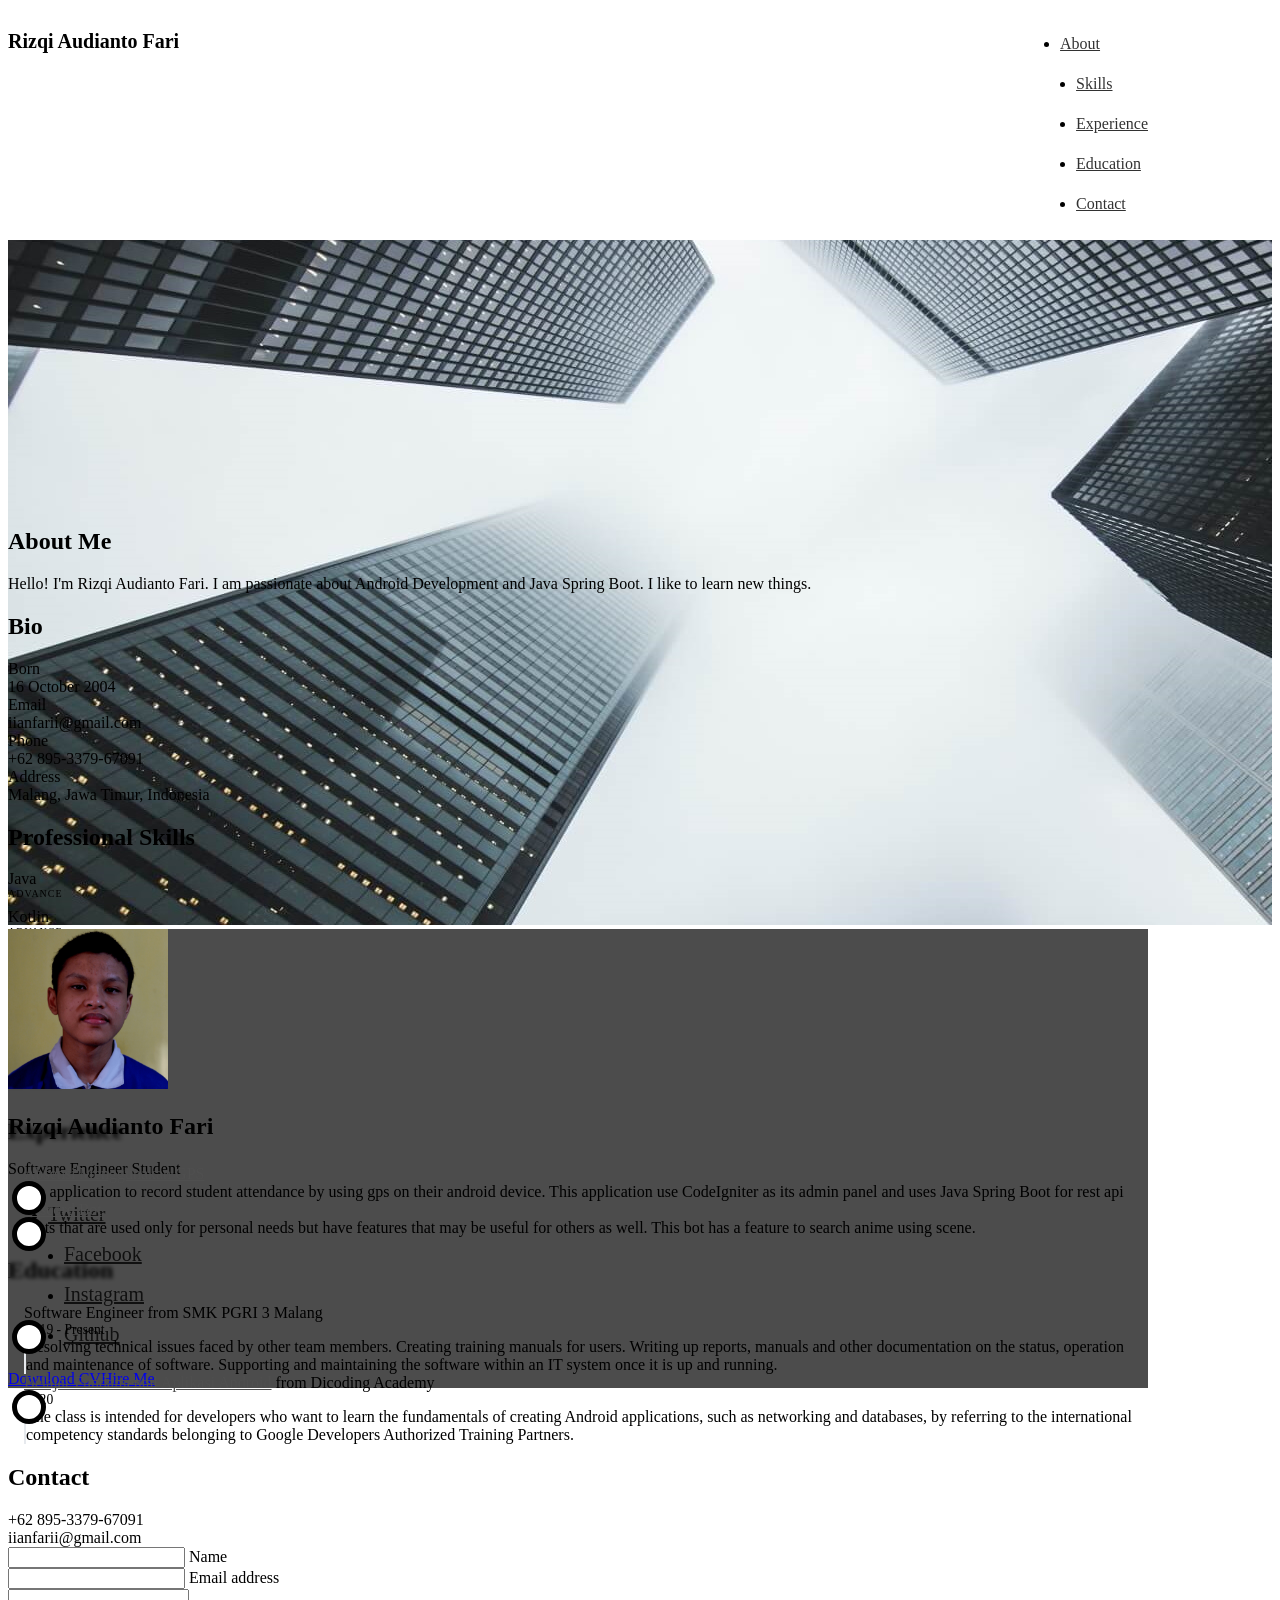
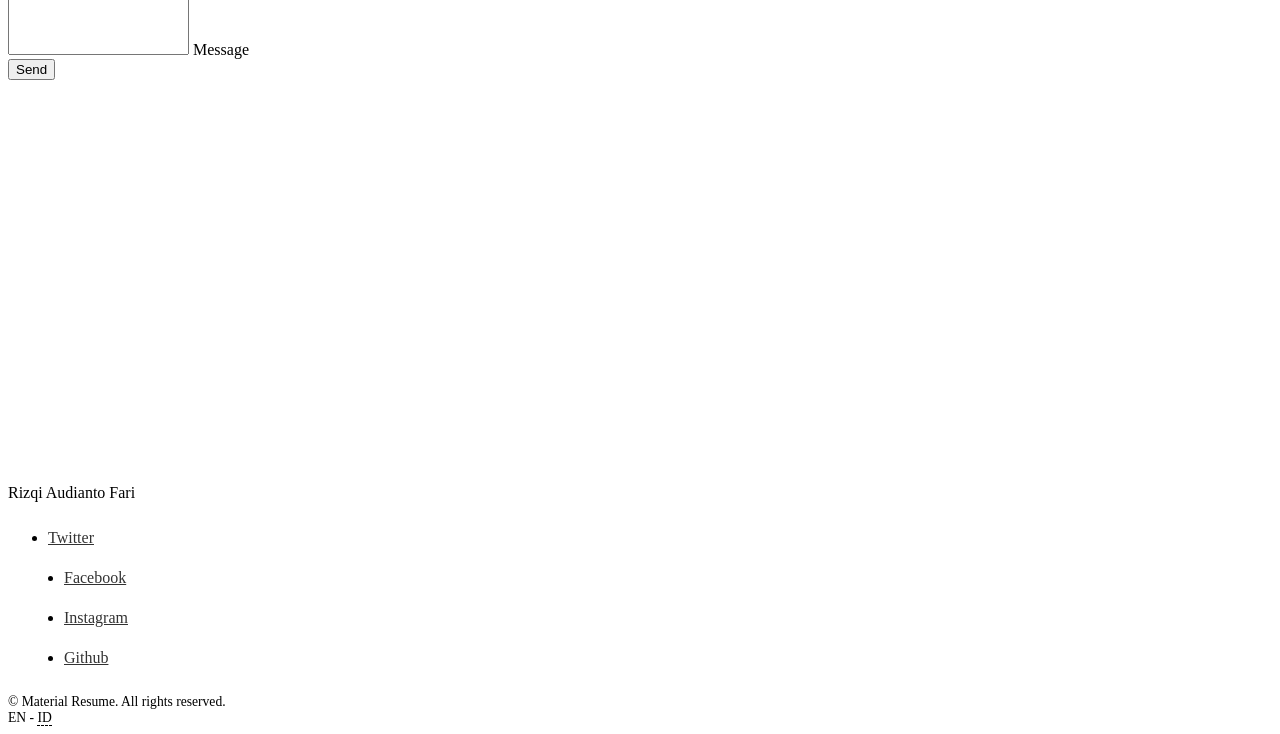
==== commit a2109a4d: "Update CV" ====
--- a/index.html
+++ b/index.html
@@ -94,6 +94,12 @@
           <div class="row mt-2">
             <h2 class="h2 fw-light mb-4">Bio</h2>
             <div class="col-sm-5">
+              <div class="pb-2 fw-bolder"><i class="far fa-calendar-alt pe-2 text-muted" style="width:24px;opacity:0.85;"></i> Born</div>
+            </div>
+            <div class="col-sm-7">
+              <div class="pb-2">16 October 2004</div>
+            </div>
+            <div class="col-sm-5">
               <div class="pb-2 fw-bolder"><i class="far fa-envelope pe-2 text-muted" style="width:24px;opacity:0.85;"></i> Email</div>
             </div>
             <div class="col-sm-7">
@@ -128,7 +134,7 @@
           </div>
           <div class="mb-3"><span class="fw-bolder">Kotlin</span>
             <div class="progress my-2 rounded" style="height: 20px">
-              <div class="progress-bar bg-info" role="progressbar" data-aos="zoom-in-right" data-aos-delay="200" data-aos-anchor=".skills-section" style="width: 75%" aria-valuenow="75" aria-valuemin="0" aria-valuemax="100">Advance</div>
+              <div class="progress-bar bg-info" role="progressbar" data-aos="zoom-in-right" data-aos-delay="200" data-aos-anchor=".skills-section" style="width: 80%" aria-valuenow="80" aria-valuemin="0" aria-valuemax="100">Advance</div>
             </div>
           </div>
           <div class="mb-3"><span class="fw-bolder">Android</span>
@@ -145,12 +151,12 @@
           </div>
           <div class="mb-3"><span class="fw-bolder">MySQL</span>
             <div class="progress my-2 rounded" style="height: 20px">
-              <div class="progress-bar bg-secondary" role="progressbar" data-aos="zoom-in-right" data-aos-delay="400" data-aos-anchor=".skills-section" style="width: 80%" aria-valuenow="80" aria-valuemin="0" aria-valuemax="100">Advance</div>
+              <div class="progress-bar bg-secondary" role="progressbar" data-aos="zoom-in-right" data-aos-delay="400" data-aos-anchor=".skills-section" style="width: 70%" aria-valuenow="70" aria-valuemin="0" aria-valuemax="100">Advance</div>
             </div>
           </div>
           <div class="mb-3"><span class="fw-bolder">PHP</span>
             <div class="progress my-2 rounded" style="height: 20px">
-              <div class="progress-bar bg-secondary" role="progressbar" data-aos="zoom-in-right" data-aos-delay="500" data-aos-anchor=".skills-section" style="width: 80%" aria-valuenow="80" aria-valuemin="0" aria-valuemax="100">Advance</div>
+              <div class="progress-bar bg-secondary" role="progressbar" data-aos="zoom-in-right" data-aos-delay="500" data-aos-anchor=".skills-section" style="width: 70%" aria-valuenow="70" aria-valuemin="0" aria-valuemax="100">Advance</div>
             </div>
           </div>
         </div>
@@ -218,18 +224,18 @@
             <div class="h6"><i class="fas fa-phone pe-2 text-muted" style="width:24px;opacity:0.85;"></i> +62 895-3379-67091</div>
             <div class="h6"><i class="far fa-envelope pe-2 text-muted" style="width:24px;opacity:0.85;"></i> iianfarii@gmail.com</div>
           </div>
-          <div class="mt-5 d-print-none"><form action="https://formspree.io/iianfarii@gmail.com"
+          <div class="mt-5 d-print-none"><form action="https://formspree.io/f/mnqldlvp"
     method="POST">
   <div class="form-outline mb-4">
-    <input type="text" id="name" class="form-control" required/>
+    <input type="text" name="name" id="name" class="form-control" required/>
     <label class="form-label" for="name">Name</label>
   </div>
   <div class="form-outline mb-4">
-    <input type="email" id="email" class="form-control" required/>
+    <input type="email" name="email" id="email" class="form-control" required/>
     <label class="form-label" for="email">Email address</label>
   </div>
   <div class="form-outline mb-4">
-    <textarea class="form-control" style="resize: none;" id="message" rows="4" required></textarea>
+    <textarea class="form-control" style="resize: none;" name="message" id="message" rows="4" required></textarea>
     <label class="form-label" for="message">Message</label>
   </div>
   <button class="btn btn-info btn-block mb-4" type="submit">Send</button>
@@ -265,7 +271,8 @@
         </div>
         <div class="text-small">
           <div class="mb-1">&copy; Material Resume. All rights reserved.</div>
-          <div>Design - <a href="https://templateflip.com/" target="_blank">TemplateFlip</a></div>
+          <div>EN - <a href="index_id.html">ID</a></div>
+          <!-- This template downdload from https://templateflip.com/templates/material-resume/ -->
         </div>
       </div>
     </footer>
@@ -273,4 +280,4 @@
     <script src="scripts/aos.js?ver=1.2.1"></script>
     <script src="scripts/main.js?ver=1.2.1"></script>
   </body>
-</html>+</html>
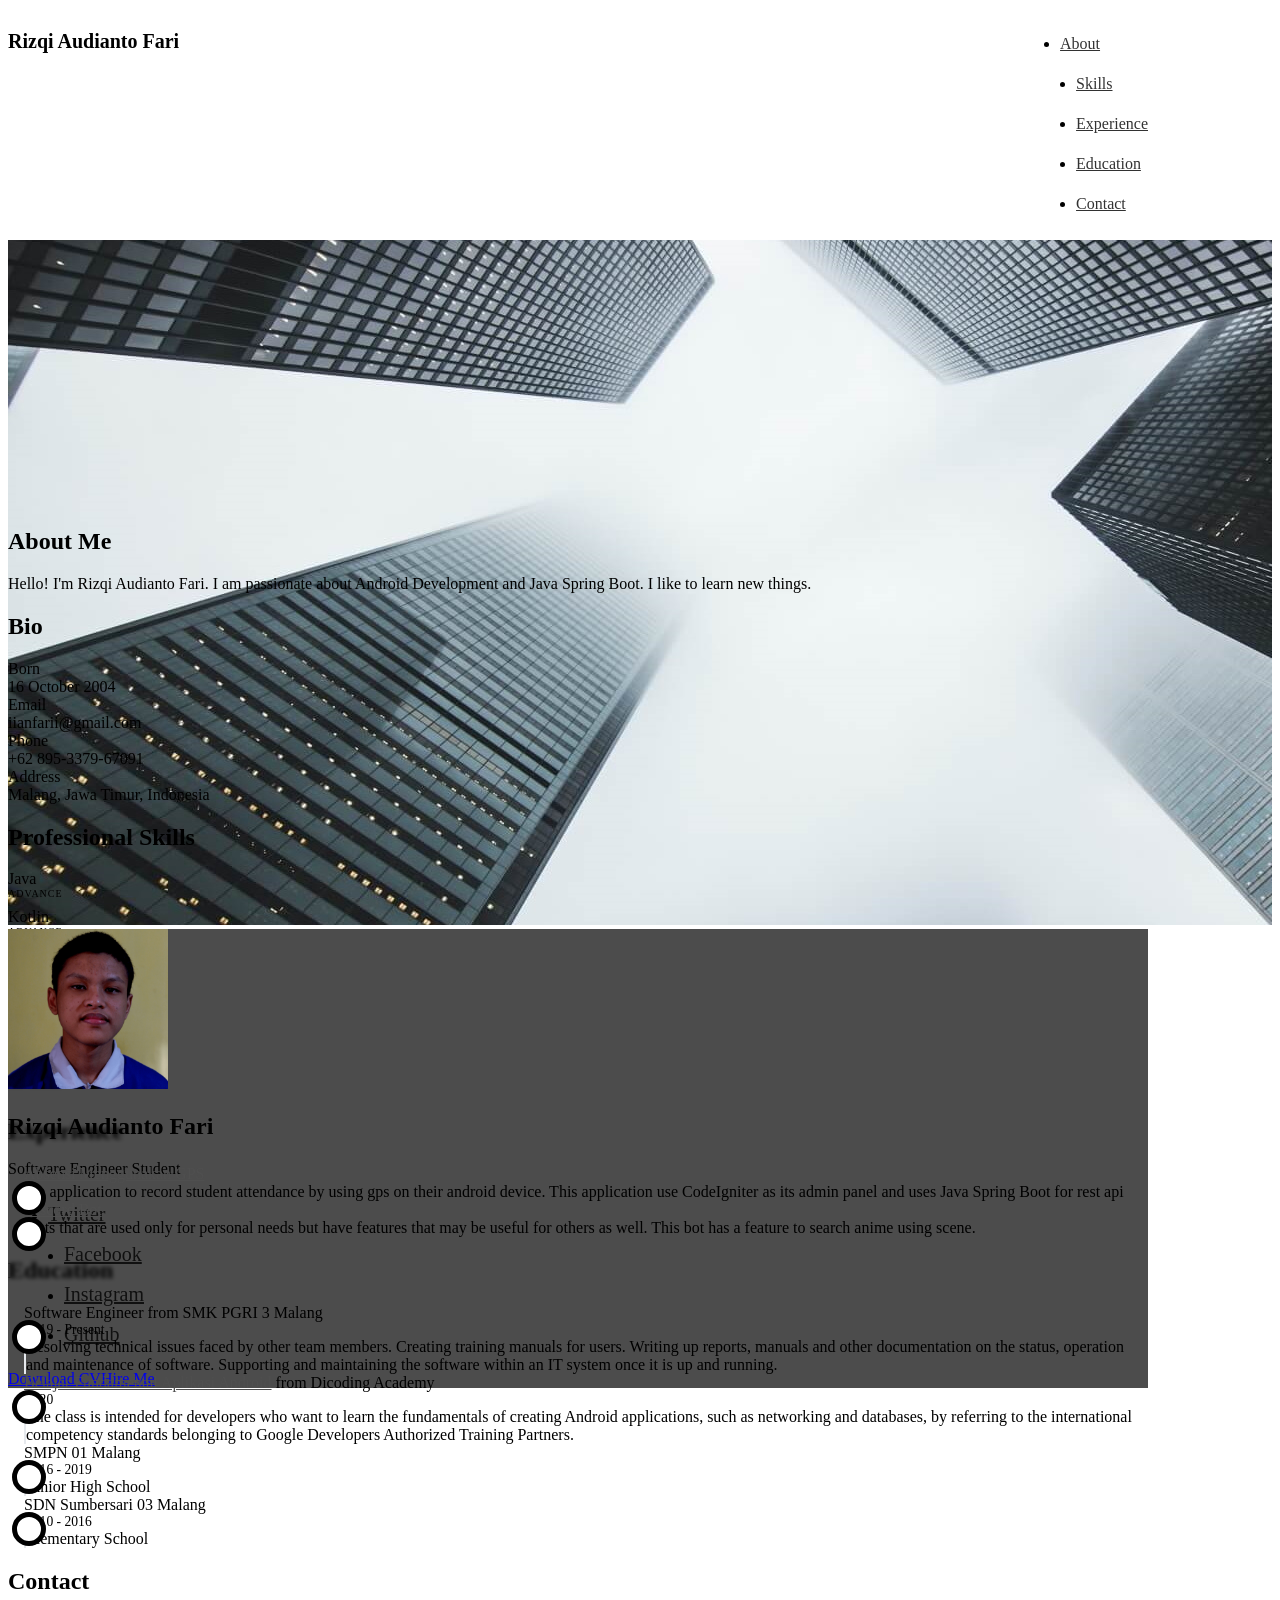
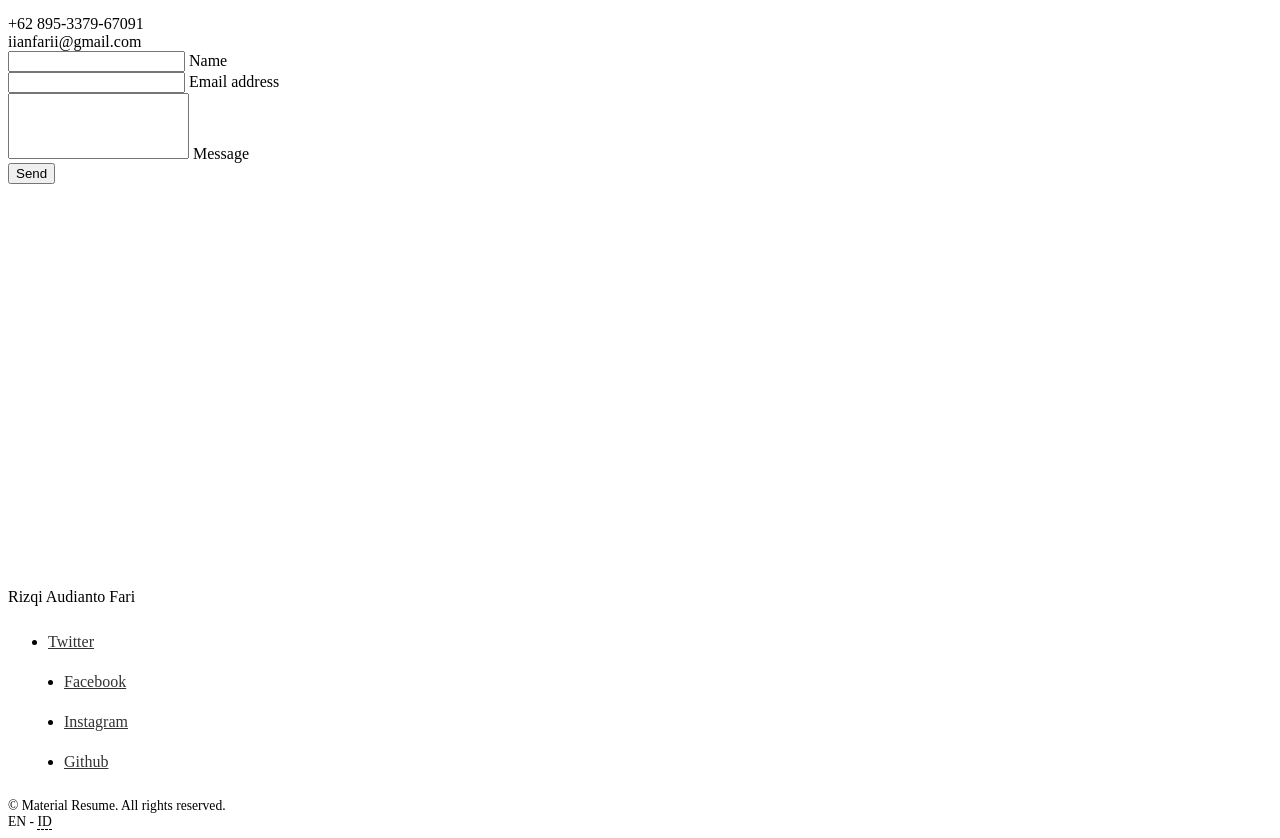
==== commit 58399e6d: "Update Education" ====
--- a/index.html
+++ b/index.html
@@ -1,283 +1,360 @@
 <!DOCTYPE html>
 <html lang="en-US">
-  <head>
-    <meta charset="UTF-8">
-    <meta http-equiv="X-UA-Compatible" content="IE=edge">
-    <meta name="viewport" content="width=device-width, initial-scale=1">
-    <title>Rizqi Audianto Fari</title>
-    <link rel="preconnect" href="https://fonts.gstatic.com" crossorigin="crossorigin"/>
-    <link rel="preload" as="style" href="https://fonts.googleapis.com/css2?family=Poppins:wght@600&amp;family=Roboto:wght@300;400;500;700&amp;display=swap"/>
-    <link rel="stylesheet" href="https://fonts.googleapis.com/css2?family=Poppins:wght@600&amp;family=Roboto:wght@300;400;500;700&amp;display=swap" media="print" onload="this.media='all'"/>
-    <noscript>
-      <link rel="stylesheet" href="https://fonts.googleapis.com/css2?family=Poppins:wght@600&amp;family=Roboto:wght@300;400;500;700&amp;display=swap"/>
-    </noscript>
-    <link href="css/font-awesome/css/all.min.css?ver=1.2.1" rel="stylesheet">
-    <link href="css/mdb.min.css?ver=1.2.1" rel="stylesheet">
-    <link href="css/aos.css?ver=1.2.1" rel="stylesheet">
-    <link href="css/main.css?ver=1.2.1" rel="stylesheet">
-    <noscript>
-      <style type="text/css">
-        [data-aos] {
-            opacity: 1 !important;
-            transform: translate(0) scale(1) !important;
-        }
-      </style>
-    </noscript>
-  </head>
-  <body class="bg-light" id="top">
-    <header class="d-print-none">
-      <div class="container text-center text-lg-left">
-        <div class="pt-4 clearfix">
-          <h1 class="site-title mb-0">Rizqi Audianto Fari</h1>
-          <div class="site-nav"> 
-            <nav role="navigation">
-              <ul class="nav justify-content-center">
-                <li class="nav-item"><a class="nav-link" href="#about" title="About"><span class="menu-title">About</span></a>
-                </li>
-                <li class="nav-item"><a class="nav-link" href="#skills" title="Skills"><span class="menu-title">Skills</span></a>
-                </li>
-                <li class="nav-item"><a class="nav-link" href="#experience" title="Experience"><span class="menu-title">Experience</span></a>
-                </li>
-                <li class="nav-item"><a class="nav-link" href="#education" title="Education"><span class="menu-title">Education</span></a>
-                </li>
-                <li class="nav-item"><a class="nav-link" href="#contact" title="Contact"><span class="menu-title">Contact</span></a>
-                </li>
-              </ul>
-            </nav>
-          </div>
+
+<head>
+  <meta charset="UTF-8">
+  <meta http-equiv="X-UA-Compatible" content="IE=edge">
+  <meta name="viewport" content="width=device-width, initial-scale=1">
+  <title>Rizqi Audianto Fari</title>
+  <link rel="preconnect" href="https://fonts.gstatic.com" crossorigin="crossorigin" />
+  <link rel="preload" as="style"
+    href="https://fonts.googleapis.com/css2?family=Poppins:wght@600&amp;family=Roboto:wght@300;400;500;700&amp;display=swap" />
+  <link rel="stylesheet"
+    href="https://fonts.googleapis.com/css2?family=Poppins:wght@600&amp;family=Roboto:wght@300;400;500;700&amp;display=swap"
+    media="print" onload="this.media='all'" />
+  <noscript>
+    <link rel="stylesheet"
+      href="https://fonts.googleapis.com/css2?family=Poppins:wght@600&amp;family=Roboto:wght@300;400;500;700&amp;display=swap" />
+  </noscript>
+  <link href="css/font-awesome/css/all.min.css?ver=1.2.1" rel="stylesheet">
+  <link href="css/mdb.min.css?ver=1.2.1" rel="stylesheet">
+  <link href="css/aos.css?ver=1.2.1" rel="stylesheet">
+  <link href="css/main.css?ver=1.2.1" rel="stylesheet">
+  <noscript>
+    <style type="text/css">
+      [data-aos] {
+        opacity: 1 !important;
+        transform: translate(0) scale(1) !important;
+      }
+    </style>
+  </noscript>
+</head>
+
+<body class="bg-light" id="top">
+  <header class="d-print-none">
+    <div class="container text-center text-lg-left">
+      <div class="pt-4 clearfix">
+        <h1 class="site-title mb-0">Rizqi Audianto Fari</h1>
+        <div class="site-nav">
+          <nav role="navigation">
+            <ul class="nav justify-content-center">
+              <li class="nav-item"><a class="nav-link" href="#about" title="About"><span
+                    class="menu-title">About</span></a>
+              </li>
+              <li class="nav-item"><a class="nav-link" href="#skills" title="Skills"><span
+                    class="menu-title">Skills</span></a>
+              </li>
+              <li class="nav-item"><a class="nav-link" href="#experience" title="Experience"><span
+                    class="menu-title">Experience</span></a>
+              </li>
+              <li class="nav-item"><a class="nav-link" href="#education" title="Education"><span
+                    class="menu-title">Education</span></a>
+              </li>
+              <li class="nav-item"><a class="nav-link" href="#contact" title="Contact"><span
+                    class="menu-title">Contact</span></a>
+              </li>
+            </ul>
+          </nav>
         </div>
       </div>
-    </header>
-    <div class="page-content">
-      <div class="container">
-<div class="resume-container">
-  <div class="shadow-1-strong bg-white my-5" id="intro">
-    <div class="bg-info text-white">
-      <div class="cover bg-image"><img src="images/header-background.jpg"/>
-        <div class="mask" style="background-color: rgba(0, 0, 0, 0.7);backdrop-filter: blur(2px);">
-          <div class="text-center p-5">
-            <div class="avatar p-1"><img class="img-thumbnail shadow-2-strong" src="images/avatar.png" width="160" height="160"/></div>
-            <div class="header-bio mt-3">
-              <div data-aos="zoom-in" data-aos-delay="0">
-                <h2 class="h1">Rizqi Audianto Fari</h2>
-                <p>Software Engineer Student</p>
-              </div>
-              <div class="header-social mb-3 d-print-none" data-aos="zoom-in" data-aos-delay="200">
-                <nav role="navigation">
-                  <ul class="nav justify-content-center">
-                    <li class="nav-item"><a class="nav-link" href="https://twitter.com/themanusia__" target="_blank" title="Twitter"><i class="fab fa-twitter"></i><span class="menu-title sr-only">Twitter</span></a>
-                    </li>
-                    <li class="nav-item"><a class="nav-link" href="https://www.facebook.com/Ian.TheManusia" target="_blank" title="Facebook"><i class="fab fa-facebook"></i><span class="menu-title sr-only">Facebook</span></a>
-                    </li>
-                    <li class="nav-item"><a class="nav-link" href="https://www.instagram.com/ian_269" target="_blank" title="Instagram"><i class="fab fa-instagram"></i><span class="menu-title sr-only">Instagram</span></a>
-                    </li>
-                    <li class="nav-item"><a class="nav-link" href="https://github.com/TheManusia" target="_blank" title="Github"><i class="fab fa-github"></i><span class="menu-title sr-only">Github</span></a>
-                    </li>
-                  </ul>
-                </nav>
-              </div>
-              <div class="d-print-none"><a class="btn btn-outline-light btn-lg shadow-sm mt-1 me-3" href="RizqiAudiantoFari_en.pdf" target="_blank" data-aos="fade-right" data-aos-delay="700">Download CV</a><a class="btn btn-info btn-lg shadow-sm mt-1" href="#contact" data-aos="fade-left" data-aos-delay="700">Hire Me</a></div>
+    </div>
+  </header>
+  <div class="page-content">
+    <div class="container">
+      <div class="resume-container">
+        <div class="shadow-1-strong bg-white my-5" id="intro">
+          <div class="bg-info text-white">
+            <div class="cover bg-image"><img src="images/header-background.jpg" />
+              <div class="mask" style="background-color: rgba(0, 0, 0, 0.7);backdrop-filter: blur(2px);">
+                <div class="text-center p-5">
+                  <div class="avatar p-1"><img class="img-thumbnail shadow-2-strong" src="images/avatar.png" width="160"
+                      height="160" /></div>
+                  <div class="header-bio mt-3">
+                    <div data-aos="zoom-in" data-aos-delay="0">
+                      <h2 class="h1">Rizqi Audianto Fari</h2>
+                      <p>Software Engineer Student</p>
+                    </div>
+                    <div class="header-social mb-3 d-print-none" data-aos="zoom-in" data-aos-delay="200">
+                      <nav role="navigation">
+                        <ul class="nav justify-content-center">
+                          <li class="nav-item"><a class="nav-link" href="https://twitter.com/themanusia__"
+                              target="_blank" title="Twitter"><i class="fab fa-twitter"></i><span
+                                class="menu-title sr-only">Twitter</span></a>
+                          </li>
+                          <li class="nav-item"><a class="nav-link" href="https://www.facebook.com/Ian.TheManusia"
+                              target="_blank" title="Facebook"><i class="fab fa-facebook"></i><span
+                                class="menu-title sr-only">Facebook</span></a>
+                          </li>
+                          <li class="nav-item"><a class="nav-link" href="https://www.instagram.com/ian_269"
+                              target="_blank" title="Instagram"><i class="fab fa-instagram"></i><span
+                                class="menu-title sr-only">Instagram</span></a>
+                          </li>
+                          <li class="nav-item"><a class="nav-link" href="https://github.com/TheManusia" target="_blank"
+                              title="Github"><i class="fab fa-github"></i><span
+                                class="menu-title sr-only">Github</span></a>
+                          </li>
+                        </ul>
+                      </nav>
+                    </div>
+                    <div class="d-print-none"><a class="btn btn-outline-light btn-lg shadow-sm mt-1 me-3"
+                        href="RizqiAudiantoFari_en.pdf" target="_blank" data-aos="fade-right"
+                        data-aos-delay="700">Download CV</a><a class="btn btn-info btn-lg shadow-sm mt-1"
+                        href="#contact" data-aos="fade-left" data-aos-delay="700">Hire Me</a></div>
+                  </div>
+                </div>
+              </div>
+            </div>
+          </div>
+        </div>
+        <div class="shadow-1-strong bg-white my-5 p-5" id="about">
+          <div class="about-section">
+            <div class="row">
+              <div class="col-md-6">
+                <h2 class="h2 fw-light mb-4">About Me</h2>
+                <p>Hello! I'm Rizqi Audianto Fari. I am passionate about Android Development and Java Spring Boot. I
+                  like to learn new things.</p>
+              </div>
+              <div class="col-md-5 offset-lg-1">
+                <div class="row mt-2">
+                  <h2 class="h2 fw-light mb-4">Bio</h2>
+                  <div class="col-sm-5">
+                    <div class="pb-2 fw-bolder"><i class="far fa-calendar-alt pe-2 text-muted"
+                        style="width:24px;opacity:0.85;"></i> Born</div>
+                  </div>
+                  <div class="col-sm-7">
+                    <div class="pb-2">16 October 2004</div>
+                  </div>
+                  <div class="col-sm-5">
+                    <div class="pb-2 fw-bolder"><i class="far fa-envelope pe-2 text-muted"
+                        style="width:24px;opacity:0.85;"></i> Email</div>
+                  </div>
+                  <div class="col-sm-7">
+                    <div class="pb-2">iianfarii@gmail.com</div>
+                  </div>
+                  <div class="col-sm-5">
+                    <div class="pb-2 fw-bolder"><i class="fas fa-phone pe-2 text-muted"
+                        style="width:24px;opacity:0.85;"></i> Phone</div>
+                  </div>
+                  <div class="col-sm-7">
+                    <div class="pb-2">+62 895-3379-67091</div>
+                  </div>
+                  <div class="col-sm-5">
+                    <div class="pb-2 fw-bolder"><i class="fas fa-map-marker-alt pe-2 text-muted"
+                        style="width:24px;opacity:0.85;"></i> Address</div>
+                  </div>
+                  <div class="col-sm-7">
+                    <div class="pb-2">Malang, Jawa Timur, Indonesia</div>
+                  </div>
+                </div>
+              </div>
+            </div>
+          </div>
+        </div>
+        <div class="shadow-1-strong bg-white my-5 p-5" id="skills">
+          <div class="skills-section">
+            <h2 class="h2 fw-light mb-4">Professional Skills</h2>
+            <div class="row">
+              <div class="col-md-6">
+                <div class="mb-3"><span class="fw-bolder">Java</span>
+                  <div class="progress my-2 rounded" style="height: 20px">
+                    <div class="progress-bar bg-info" role="progressbar" data-aos="zoom-in-right" data-aos-delay="100"
+                      data-aos-anchor=".skills-section" style="width: 85%;" aria-valuenow="85" aria-valuemin="0"
+                      aria-valuemax="100">Advance</div>
+                  </div>
+                </div>
+                <div class="mb-3"><span class="fw-bolder">Kotlin</span>
+                  <div class="progress my-2 rounded" style="height: 20px">
+                    <div class="progress-bar bg-info" role="progressbar" data-aos="zoom-in-right" data-aos-delay="200"
+                      data-aos-anchor=".skills-section" style="width: 80%" aria-valuenow="80" aria-valuemin="0"
+                      aria-valuemax="100">Advance</div>
+                  </div>
+                </div>
+                <div class="mb-3"><span class="fw-bolder">Android</span>
+                  <div class="progress my-2 rounded" style="height: 20px">
+                    <div class="progress-bar bg-info" role="progressbar" data-aos="zoom-in-right" data-aos-delay="300"
+                      data-aos-anchor=".skills-section" style="width: 85%" aria-valuenow="85" aria-valuemin="0"
+                      aria-valuemax="100">Advance</div>
+                  </div>
+                </div>
+              </div>
+              <div class="col-md-6">
+                <div class="mb-3"><span class="fw-bolder">C++</span>
+                  <div class="progress my-2 rounded" style="height: 20px">
+                    <div class="progress-bar bg-secondary" role="progressbar" data-aos="zoom-in-right"
+                      data-aos-delay="400" data-aos-anchor=".skills-section" style="width: 50%" aria-valuenow="50"
+                      aria-valuemin="0" aria-valuemax="100">Beginner</div>
+                  </div>
+                </div>
+                <div class="mb-3"><span class="fw-bolder">MySQL</span>
+                  <div class="progress my-2 rounded" style="height: 20px">
+                    <div class="progress-bar bg-secondary" role="progressbar" data-aos="zoom-in-right"
+                      data-aos-delay="400" data-aos-anchor=".skills-section" style="width: 70%" aria-valuenow="70"
+                      aria-valuemin="0" aria-valuemax="100">Advance</div>
+                  </div>
+                </div>
+                <div class="mb-3"><span class="fw-bolder">PHP</span>
+                  <div class="progress my-2 rounded" style="height: 20px">
+                    <div class="progress-bar bg-secondary" role="progressbar" data-aos="zoom-in-right"
+                      data-aos-delay="500" data-aos-anchor=".skills-section" style="width: 70%" aria-valuenow="70"
+                      aria-valuemin="0" aria-valuemax="100">Advance</div>
+                  </div>
+                </div>
+              </div>
+            </div>
+          </div>
+        </div>
+        <div class="shadow-1-strong bg-white my-5 p-5" id="experience">
+          <div class="work-experience-section">
+            <h2 class="h2 fw-light mb-4">Experience</h2>
+            <div class="timeline">
+              <div class="timeline-card timeline-card-info" data-aos="fade-in" data-aos-delay="0">
+                <div class="timeline-head px-4 pt-3">
+                  <div class="h5"><a class="experience" href="https://github.com/TheManusia/Tugas-Akhir"
+                      target="_blank">Absensi Menggunakan GPS</a></div>
+                </div>
+                <div class="timeline-body px-4 pb-4">
+                  <div>An application to record student attendance by using gps on their android device. This
+                    application use CodeIgniter as its admin panel and uses Java Spring Boot for rest api</div>
+                </div>
+              </div>
+              <div class="timeline-card timeline-card-info" data-aos="fade-in" data-aos-delay="200">
+                <div class="timeline-head px-4 pt-3">
+                  <div class="h5"><a class="experience" href="https://github.com/TheManusia/brot"
+                      target="_blank">Discord Bot</a></div>
+                </div>
+                <div class="timeline-body px-4 pb-4">
+                  <div>Bots that are used only for personal needs but have features that may be useful for others as
+                    well. This bot has a feature to search anime using scene.</div>
+                </div>
+              </div>
+            </div>
+          </div>
+        </div>
+        <div class="shadow-1-strong bg-white my-5 p-5" id="education">
+          <div class="education-section">
+            <h2 class="h2 fw-light mb-4">Education</h2>
+            <div class="timeline">
+              <div class="timeline-card timeline-card-success" data-aos="fade-in" data-aos-delay="0">
+                <div class="timeline-head px-4 pt-3">
+                  <div class="h5">Software Engineer <span class="text-muted h6">from SMK PGRI 3 Malang</span> </div>
+                </div>
+                <div class="timeline-body px-4 pb-4">
+                  <div class="text-muted text-small mb-3">2019 - Present</div>
+                  <div>Resolving technical issues faced by other team members. Creating training manuals for users.
+                    Writing up
+                    reports, manuals and other documentation on the status, operation and maintenance of software.
+                    Supporting
+                    and maintaining the software within an IT system once it is up and running.</div>
+                </div>
+              </div>
+              <div class="timeline-card timeline-card-success" data-aos="fade-in" data-aos-delay="200">
+                <div class="timeline-head px-4 pt-3">
+                  <div class="h5"><a class="experience" href="https://www.dicoding.com/certificates/QEYX4LG76XDL"
+                      target="_blank">Belajar Fundamental Aplikasi Android</a> <span class="text-muted h6">from Dicoding
+                      Academy</span> </div>
+                </div>
+                <div class="timeline-body px-4 pb-4">
+                  <div class="text-muted text-small mb-3">2020</div>
+                  <div>The class is intended for developers who want to learn the fundamentals of creating Android
+                    applications, such as networking and databases, by referring to the international competency
+                    standards
+                    belonging to Google Developers Authorized Training Partners. </div>
+                </div>
+              </div>
+              <div class="timeline-card timeline-card-success" data-aos="fade-in" data-aos-delay="200">
+                <div class="timeline-head px-4 pt-3">
+                  <div class="h5">SMPN 01 Malang </div>
+                </div>
+                <div class="timeline-body px-4 pb-4">
+                  <div class="text-muted text-small mb-3">2016 - 2019</div>
+                  <div>Junior High School</div>
+                </div>
+              </div>
+              <div class="timeline-card timeline-card-success" data-aos="fade-in" data-aos-delay="200">
+                <div class="timeline-head px-4 pt-3">
+                  <div class="h5">SDN Sumbersari 03 Malang </div>
+                </div>
+                <div class="timeline-body px-4 pb-4">
+                  <div class="text-muted text-small mb-3">2010 - 2016</div>
+                  <div>Elementary School</div>
+                </div>
+              </div>
+            </div>
+          </div>
+        </div>
+        <div class="shadow-1-strong bg-white my-5 p-5" id="contact">
+          <div class="contant-section">
+            <h2 class="h2 fw-light text mb-4">Contact</h2>
+            <div class="row mb-4">
+              <div class="col-md-5" data-aos="fade-left" data-aos-delay="200">
+                <div class="mt-1">
+                  <div class="h6"><i class="fas fa-phone pe-2 text-muted" style="width:24px;opacity:0.85;"></i> +62
+                    895-3379-67091</div>
+                  <div class="h6"><i class="far fa-envelope pe-2 text-muted" style="width:24px;opacity:0.85;"></i>
+                    iianfarii@gmail.com</div>
+                </div>
+                <div class="mt-5 d-print-none">
+                  <form action="https://formspree.io/f/mnqldlvp" method="POST">
+                    <div class="form-outline mb-4">
+                      <input type="text" name="name" id="name" class="form-control" required />
+                      <label class="form-label" for="name">Name</label>
+                    </div>
+                    <div class="form-outline mb-4">
+                      <input type="email" name="email" id="email" class="form-control" required />
+                      <label class="form-label" for="email">Email address</label>
+                    </div>
+                    <div class="form-outline mb-4">
+                      <textarea class="form-control" style="resize: none;" name="message" id="message" rows="4"
+                        required></textarea>
+                      <label class="form-label" for="message">Message</label>
+                    </div>
+                    <button class="btn btn-info btn-block mb-4" type="submit">Send</button>
+                  </form>
+                </div>
+              </div>
+              <div class="col-md-7 d-print-none" data-aos="zoom-in" data-aos-delay="100"><iframe
+                  src="https://maps.google.com/maps?q=Malang&t=&z=13&ie=UTF8&iwloc=&output=embed" width="500"
+                  height="400" style="border:0;width:100%;" allowfullscreen="" loading="lazy"></iframe></div>
             </div>
           </div>
         </div>
       </div>
     </div>
   </div>
-  <div class="shadow-1-strong bg-white my-5 p-5" id="about">
-    <div class="about-section">
-      <div class="row">
-        <div class="col-md-6">
-          <h2 class="h2 fw-light mb-4">About Me</h2>
-          <p>Hello! I'm Rizqi Audianto Fari. I am passionate about Android Development and Java Spring Boot. I like to learn new things.</p>
-        </div>
-        <div class="col-md-5 offset-lg-1">
-          <div class="row mt-2">
-            <h2 class="h2 fw-light mb-4">Bio</h2>
-            <div class="col-sm-5">
-              <div class="pb-2 fw-bolder"><i class="far fa-calendar-alt pe-2 text-muted" style="width:24px;opacity:0.85;"></i> Born</div>
-            </div>
-            <div class="col-sm-7">
-              <div class="pb-2">16 October 2004</div>
-            </div>
-            <div class="col-sm-5">
-              <div class="pb-2 fw-bolder"><i class="far fa-envelope pe-2 text-muted" style="width:24px;opacity:0.85;"></i> Email</div>
-            </div>
-            <div class="col-sm-7">
-              <div class="pb-2">iianfarii@gmail.com</div>
-            </div>
-            <div class="col-sm-5">
-              <div class="pb-2 fw-bolder"><i class="fas fa-phone pe-2 text-muted" style="width:24px;opacity:0.85;"></i> Phone</div>
-            </div>
-            <div class="col-sm-7">
-              <div class="pb-2">+62 895-3379-67091</div>
-            </div>
-            <div class="col-sm-5">
-              <div class="pb-2 fw-bolder"><i class="fas fa-map-marker-alt pe-2 text-muted" style="width:24px;opacity:0.85;"></i> Address</div>
-            </div>
-            <div class="col-sm-7">
-              <div class="pb-2">Malang, Jawa Timur, Indonesia</div>
-            </div>
-          </div>
-        </div>
+  <footer class="pt-4 pb-4 text-muted text-center d-print-none">
+    <div class="container">
+      <div class="my-3">
+        <div class="h4">Rizqi Audianto Fari</div>
+        <div class="footer-nav">
+          <nav role="navigation">
+            <ul class="nav justify-content-center">
+              <li class="nav-item"><a class="nav-link" href="https://twitter.com/themanusia__" target="_blank"
+                  title="Twitter"><i class="fab fa-twitter"></i><span class="menu-title sr-only">Twitter</span></a>
+              </li>
+              <li class="nav-item"><a class="nav-link" href="https://www.facebook.com/Ian.TheManusia" target="_blank"
+                  title="Facebook"><i class="fab fa-facebook"></i><span class="menu-title sr-only">Facebook</span></a>
+              </li>
+              <li class="nav-item"><a class="nav-link" href="https://www.instagram.com/ian_269" target="_blank"
+                  title="Instagram"><i class="fab fa-instagram"></i><span
+                    class="menu-title sr-only">Instagram</span></a>
+              </li>
+              <li class="nav-item"><a class="nav-link" href="https://github.com/TheManusia" title="Github"><i
+                    class="fab fa-github"></i><span class="menu-title sr-only">Github</span></a>
+              </li>
+            </ul>
+          </nav>
+        </div>
+      </div>
+      <div class="text-small">
+        <div class="mb-1">&copy; Material Resume. All rights reserved.</div>
+        <div>EN - <a href="index_id.html">ID</a></div>
+        <!-- This template downdload from https://templateflip.com/templates/material-resume/ -->
       </div>
     </div>
-  </div>
-  <div class="shadow-1-strong bg-white my-5 p-5" id="skills">
-    <div class="skills-section">
-      <h2 class="h2 fw-light mb-4">Professional Skills</h2>
-      <div class="row">
-        <div class="col-md-6">
-          <div class="mb-3"><span class="fw-bolder">Java</span>
-            <div class="progress my-2 rounded" style="height: 20px">
-              <div class="progress-bar bg-info" role="progressbar" data-aos="zoom-in-right" data-aos-delay="100" data-aos-anchor=".skills-section" style="width: 85%;" aria-valuenow="85" aria-valuemin="0" aria-valuemax="100">Advance</div>
-            </div>
-          </div>
-          <div class="mb-3"><span class="fw-bolder">Kotlin</span>
-            <div class="progress my-2 rounded" style="height: 20px">
-              <div class="progress-bar bg-info" role="progressbar" data-aos="zoom-in-right" data-aos-delay="200" data-aos-anchor=".skills-section" style="width: 80%" aria-valuenow="80" aria-valuemin="0" aria-valuemax="100">Advance</div>
-            </div>
-          </div>
-          <div class="mb-3"><span class="fw-bolder">Android</span>
-            <div class="progress my-2 rounded" style="height: 20px">
-              <div class="progress-bar bg-info" role="progressbar" data-aos="zoom-in-right" data-aos-delay="300" data-aos-anchor=".skills-section" style="width: 85%" aria-valuenow="85" aria-valuemin="0" aria-valuemax="100">Advance</div>
-            </div>
-          </div>
-        </div>
-        <div class="col-md-6">
-          <div class="mb-3"><span class="fw-bolder">C++</span>
-            <div class="progress my-2 rounded" style="height: 20px">
-              <div class="progress-bar bg-secondary" role="progressbar" data-aos="zoom-in-right" data-aos-delay="400" data-aos-anchor=".skills-section" style="width: 50%" aria-valuenow="50" aria-valuemin="0" aria-valuemax="100">Beginner</div>
-            </div>
-          </div>
-          <div class="mb-3"><span class="fw-bolder">MySQL</span>
-            <div class="progress my-2 rounded" style="height: 20px">
-              <div class="progress-bar bg-secondary" role="progressbar" data-aos="zoom-in-right" data-aos-delay="400" data-aos-anchor=".skills-section" style="width: 70%" aria-valuenow="70" aria-valuemin="0" aria-valuemax="100">Advance</div>
-            </div>
-          </div>
-          <div class="mb-3"><span class="fw-bolder">PHP</span>
-            <div class="progress my-2 rounded" style="height: 20px">
-              <div class="progress-bar bg-secondary" role="progressbar" data-aos="zoom-in-right" data-aos-delay="500" data-aos-anchor=".skills-section" style="width: 70%" aria-valuenow="70" aria-valuemin="0" aria-valuemax="100">Advance</div>
-            </div>
-          </div>
-        </div>
-      </div>
-    </div>
-  </div>
-  <div class="shadow-1-strong bg-white my-5 p-5" id="experience">
-    <div class="work-experience-section">
-      <h2 class="h2 fw-light mb-4">Experience</h2>
-      <div class="timeline">
-        <div class="timeline-card timeline-card-info" data-aos="fade-in" data-aos-delay="0">
-          <div class="timeline-head px-4 pt-3">
-            <div class="h5"><a class="experience" href="https://github.com/TheManusia/Tugas-Akhir" target="_blank">Absensi Menggunakan GPS</a></div>
-          </div>
-          <div class="timeline-body px-4 pb-4">
-            <div>An application to record student attendance by using gps on their android device. This application use CodeIgniter as its admin panel and uses Java Spring Boot for rest api</div>
-          </div>
-        </div>
-        <div class="timeline-card timeline-card-info" data-aos="fade-in" data-aos-delay="200">
-          <div class="timeline-head px-4 pt-3">
-            <div class="h5"><a class="experience" href="https://github.com/TheManusia/brot" target="_blank">Discord Bot</a></div>
-          </div>
-          <div class="timeline-body px-4 pb-4">
-            <div>Bots that are used only for personal needs but have features that may be useful for others as well. This bot has a feature to search anime using scene.</div>
-          </div>
-        </div>
-      </div>
-    </div>
-  </div>
-  <div class="shadow-1-strong bg-white my-5 p-5" id="education">
-    <div class="education-section">
-      <h2 class="h2 fw-light mb-4">Education</h2>
-      <div class="timeline">
-        <div class="timeline-card timeline-card-success" data-aos="fade-in" data-aos-delay="0">
-          <div class="timeline-head px-4 pt-3">
-            <div class="h5">Software Engineer <span class="text-muted h6">from SMK PGRI 3 Malang</span>          </div>
-          </div>
-          <div class="timeline-body px-4 pb-4">
-            <div class="text-muted text-small mb-3">2019 - Present</div>
-            <div>Resolving technical issues faced by other team members. Creating training manuals for users. Writing up
-              reports, manuals and other documentation on the status, operation and maintenance of software. Supporting
-              and maintaining the software within an IT system once it is up and running.</div>
-          </div>
-        </div>
-        <div class="timeline-card timeline-card-success" data-aos="fade-in" data-aos-delay="200">
-          <div class="timeline-head px-4 pt-3">
-            <div class="h5"><a class="experience" href="https://www.dicoding.com/certificates/QEYX4LG76XDL" target="_blank">Belajar Fundamental Aplikasi Android</a> <span class="text-muted h6">from Dicoding Academy</span> </div>
-          </div>
-          <div class="timeline-body px-4 pb-4">
-            <div class="text-muted text-small mb-3">2020</div>
-            <div>The class is intended for developers who want to learn the fundamentals of creating Android
-              applications, such as networking and databases, by referring to the international competency standards
-              belonging to Google Developers Authorized Training Partners. </div>
-          </div>
-        </div>
-      </div>
-    </div>
-  </div>
-  <div class="shadow-1-strong bg-white my-5 p-5" id="contact">
-    <div class="contant-section">
-      <h2 class="h2 fw-light text mb-4">Contact</h2>
-      <div class="row mb-4">
-        <div class="col-md-5" data-aos="fade-left" data-aos-delay="200">
-          <div class="mt-1">
-            <div class="h6"><i class="fas fa-phone pe-2 text-muted" style="width:24px;opacity:0.85;"></i> +62 895-3379-67091</div>
-            <div class="h6"><i class="far fa-envelope pe-2 text-muted" style="width:24px;opacity:0.85;"></i> iianfarii@gmail.com</div>
-          </div>
-          <div class="mt-5 d-print-none"><form action="https://formspree.io/f/mnqldlvp"
-    method="POST">
-  <div class="form-outline mb-4">
-    <input type="text" name="name" id="name" class="form-control" required/>
-    <label class="form-label" for="name">Name</label>
-  </div>
-  <div class="form-outline mb-4">
-    <input type="email" name="email" id="email" class="form-control" required/>
-    <label class="form-label" for="email">Email address</label>
-  </div>
-  <div class="form-outline mb-4">
-    <textarea class="form-control" style="resize: none;" name="message" id="message" rows="4" required></textarea>
-    <label class="form-label" for="message">Message</label>
-  </div>
-  <button class="btn btn-info btn-block mb-4" type="submit">Send</button>
-</form>
-          </div>
-        </div>
-        <div class="col-md-7 d-print-none" data-aos="zoom-in" data-aos-delay="100"><iframe
-            src="https://maps.google.com/maps?q=Malang&t=&z=13&ie=UTF8&iwloc=&output=embed" width="500" height="400"
-            style="border:0;width:100%;" allowfullscreen="" loading="lazy"></iframe></div>
-      </div>
-    </div>
-  </div>
-</div></div>
-    </div>
-    <footer class="pt-4 pb-4 text-muted text-center d-print-none">
-      <div class="container">
-        <div class="my-3">
-          <div class="h4">Rizqi Audianto Fari</div>
-          <div class="footer-nav">
-            <nav role="navigation">
-              <ul class="nav justify-content-center">
-                <li class="nav-item"><a class="nav-link" href="https://twitter.com/themanusia__" target="_blank" title="Twitter"><i class="fab fa-twitter"></i><span class="menu-title sr-only">Twitter</span></a>
-                </li>
-                <li class="nav-item"><a class="nav-link" href="https://www.facebook.com/Ian.TheManusia" target="_blank" title="Facebook"><i class="fab fa-facebook"></i><span class="menu-title sr-only">Facebook</span></a>
-                </li>
-                <li class="nav-item"><a class="nav-link" href="https://www.instagram.com/ian_269" target="_blank" title="Instagram"><i class="fab fa-instagram"></i><span class="menu-title sr-only">Instagram</span></a>
-                </li>
-                <li class="nav-item"><a class="nav-link" href="https://github.com/TheManusia" title="Github"><i class="fab fa-github"></i><span class="menu-title sr-only">Github</span></a>
-                </li>
-              </ul>
-            </nav>
-          </div>
-        </div>
-        <div class="text-small">
-          <div class="mb-1">&copy; Material Resume. All rights reserved.</div>
-          <div>EN - <a href="index_id.html">ID</a></div>
-          <!-- This template downdload from https://templateflip.com/templates/material-resume/ -->
-        </div>
-      </div>
-    </footer>
-    <script src="scripts/mdb.min.js?ver=1.2.1"></script>
-    <script src="scripts/aos.js?ver=1.2.1"></script>
-    <script src="scripts/main.js?ver=1.2.1"></script>
-  </body>
-</html>
+  </footer>
+  <script src="scripts/mdb.min.js?ver=1.2.1"></script>
+  <script src="scripts/aos.js?ver=1.2.1"></script>
+  <script src="scripts/main.js?ver=1.2.1"></script>
+</body>
+
+</html>
--- a/css/main.css
+++ b/css/main.css
@@ -1,7 +1,8 @@
 /* Timeline custom component */
 .timeline-card {
   position: relative;
-  margin-left: 16px; }
+  margin-left: 16px;
+}
 
 .timeline-card:before {
   content: '';
@@ -14,140 +15,205 @@
   top: 16px;
   left: -12px;
   border: 5px solid;
-  z-index: 2; }
+  z-index: 2;
+}
 
 .timeline-body {
-  border-left: 2px solid #E6E9ED; }
+  border-left: 2px solid #E6E9ED;
+}
 
 .timeline-card-primary:before {
-  border-color: var(--bs-primary); }
+  border-color: var(--bs-primary);
+}
 
 .timeline-card-info:before {
-  border-color: var(--bs-info); }
+  border-color: var(--bs-info);
+}
 
 .timeline-card-secondary:before {
-  border-color: var(--bs-secondary); }
+  border-color: var(--bs-secondary);
+}
 
 .timeline-card-success:before {
-  border-color: var(--bs-teal); }
+  border-color: var(--bs-teal);
+}
 
 html {
-  scroll-behavior: smooth; }
-
-html, body {
-  overflow-x: hidden; }
+  scroll-behavior: smooth;
+}
+
+html,
+body {
+  overflow-x: hidden;
+}
 
 .container {
-  max-width: 1140px; }
+  max-width: 1140px;
+}
 
 .site-title {
   font-size: 1.25rem;
-  line-height: 2.5rem; }
+  line-height: 2.5rem;
+}
 
 .nav-link {
   padding: 0;
   font-size: 1rem;
   line-height: 2.5rem;
   color: inherit;
-  opacity: 0.8; }
+  opacity: 0.8;
+}
 
 .header-social .nav-link {
-  font-size: 1.25rem; }
+  font-size: 1.25rem;
+}
 
 .nav-link:hover,
 .nav-link:focus {
   color: inherit;
-  opacity: 1; }
-
-.nav-item + .nav-item {
-  margin-left: 1rem; }
+  opacity: 1;
+}
+
+.nav-item+.nav-item {
+  margin-left: 1rem;
+}
 
 .cover {
-  height: 500px; }
-
-.cover > img {
+  height: 500px;
+}
+
+.cover>img {
   -o-object-fit: cover;
-     object-fit: cover;
-  width: auto; }
+  object-fit: cover;
+  width: auto;
+}
 
 .progress-bar {
   text-transform: uppercase;
   font-size: 10px;
-  letter-spacing: 1px; }
+  letter-spacing: 1px;
+}
 
 .text-small {
-  font-size: 0.85rem; }
+  font-size: 0.85rem;
+}
 
 .text-teal {
-  color: var(--bs-teal); }
+  color: var(--bs-teal);
+}
 
 footer a:not(.nav-link) {
   color: inherit;
   border-bottom: 1px dashed;
   text-decoration: none;
-  cursor: pointer; }
+  cursor: pointer;
+}
 
 a.experience {
   text-decoration: underline;
-  color: #4f4f4f; }
-
-  .pict {
-    content: url('../images/avatar.png');
-  }
+  color: #4f4f4f;
+}
+
+.pict {
+  content: url('../images/avatar.png');
+}
 
 @media (min-width: 48em) {
   .site-title {
-    float: left; }
+    float: left;
+  }
+
   .site-nav {
-    float: right; } }
+    float: right;
+  }
+}
 
 @media (max-width: 767px) {
+
   /* disable animations on mobile */
   [data-aos] {
     opacity: 1 !important;
-    transform: translate(0) scale(1) !important; }
+    transform: translate(0) scale(1) !important;
+  }
+
   .p-5 {
-    padding: 2.5rem 2rem !important; }
+    padding: 2.5rem 2rem !important;
+  }
+
   .portfolio-section .m-5 {
-    margin: 2rem 0 1rem !important; }
+    margin: 2rem 0 1rem !important;
+  }
+
   .portfolio-reverse {
-    flex-direction: column-reverse; }
+    flex-direction: column-reverse;
+  }
+
   .portfolio-reverse .text-end {
-    text-align: start !important; } }
+    text-align: start !important;
+  }
+}
 
 @media print {
   [data-aos] {
     opacity: 1 !important;
-    transform: translate(0) scale(1) !important; }
+    transform: translate(0) scale(1) !important;
+  }
+
   body.bg-light {
-    background-color: #fff !important; }
+    background-color: #fff !important;
+  }
+
   .container {
     width: auto;
     max-width: 100%;
-    padding: 0; }
+    padding: 0;
+  }
+
   .cover {
     height: 360px;
-    margin-bottom: 1.5rem; }
-  .cover > img {
-    display: none; }
+    margin-bottom: 1.5rem;
+  }
+
+  .cover>img {
+    display: none;
+  }
+
   .shadow-1-strong {
-    box-shadow: none !important; }
-  .resume-container > .my-5 {
-    margin: 0 !important; }
+    box-shadow: none !important;
+  }
+
+  .resume-container>.my-5 {
+    margin: 0 !important;
+  }
+
   .my-5.p-5 {
-    padding: 1.5rem 0 !important; }
+    padding: 1.5rem 0 !important;
+  }
+
   .about-section {
-    padding: 0 !important; }
+    padding: 0 !important;
+  }
+
   .skills-section,
   .work-experience-section,
   .education-section,
   .portfolio-section,
   .reference-section,
   .contact-section {
-    padding: 0 !important; }
+    padding: 0 !important;
+  }
+
   .page-break {
     padding-top: 5rem;
-    page-break-before: always; }
+    page-break-before: always;
+  }
+
   a.experience {
     text-decoration: none;
-    color: #4f4f4f; } }+    color: #4f4f4f;
+  }
+
+  #contact {
+    display: none;
+  }
+}
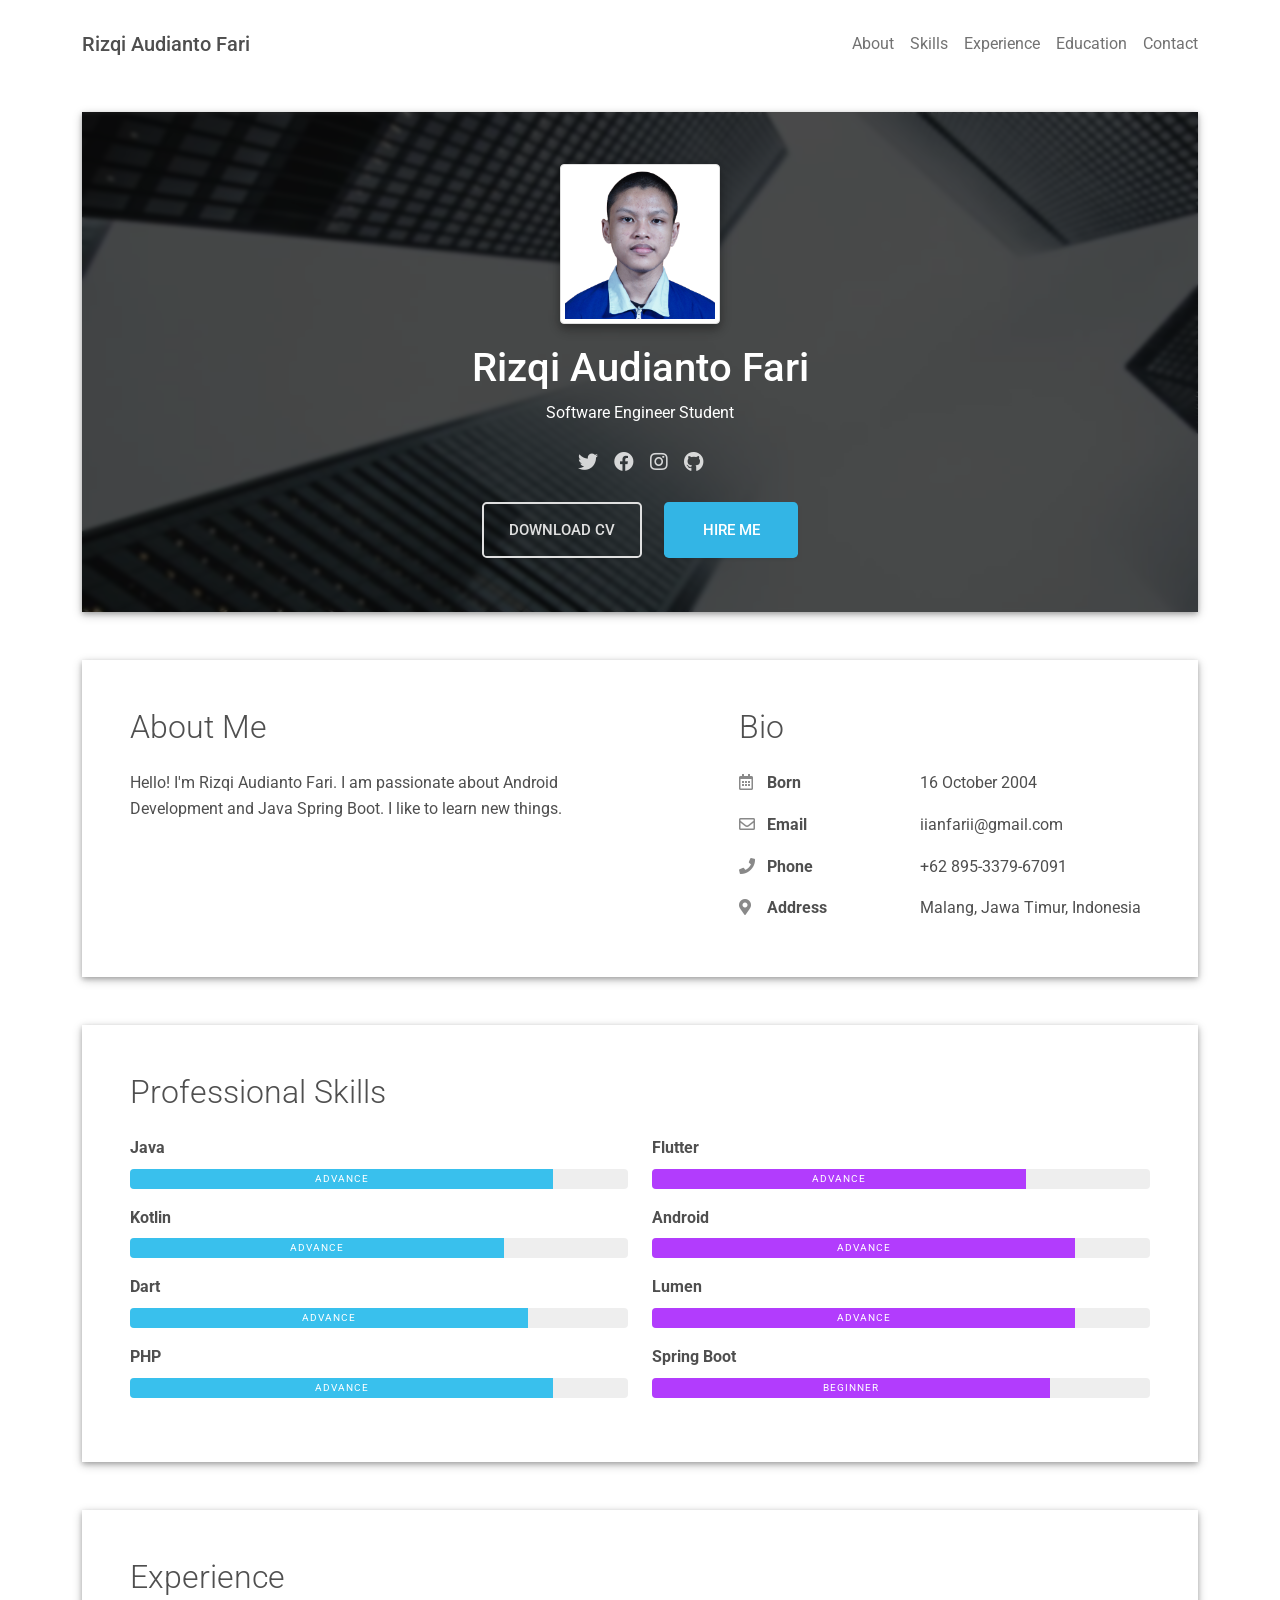
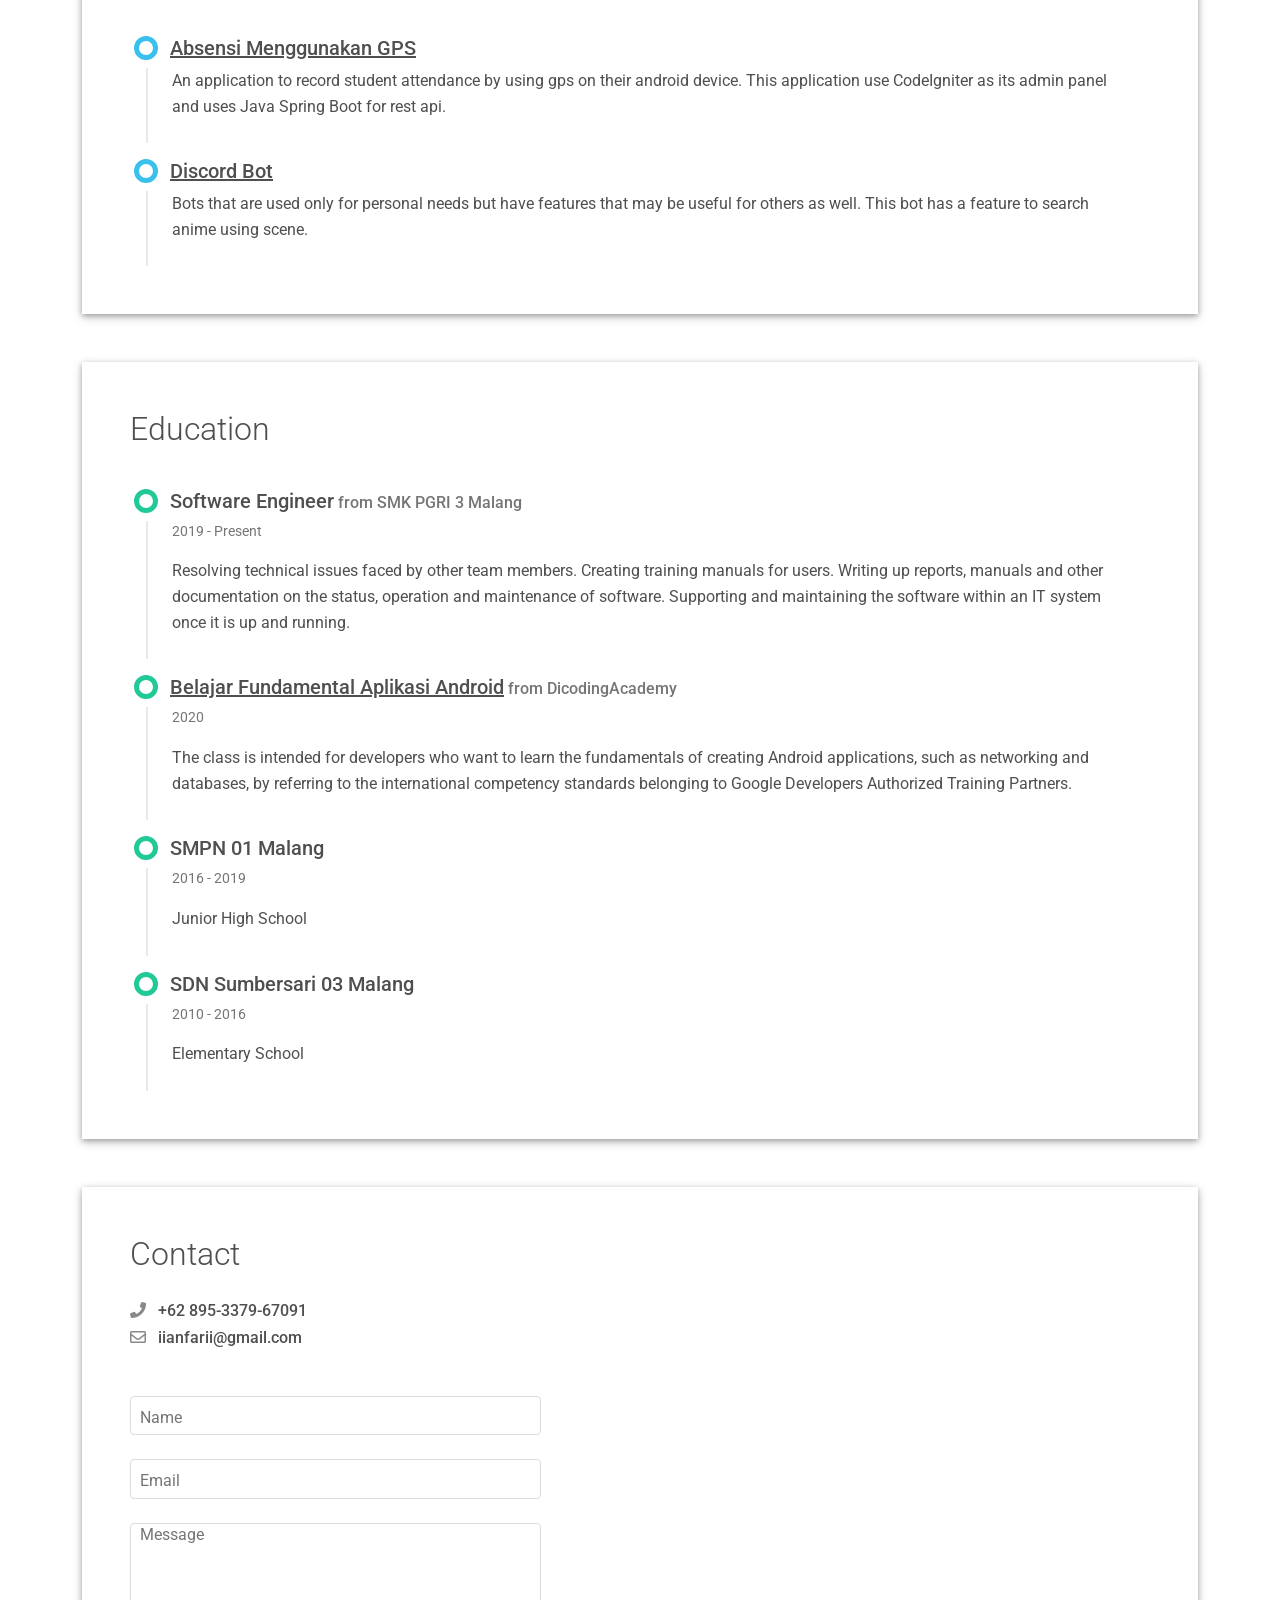
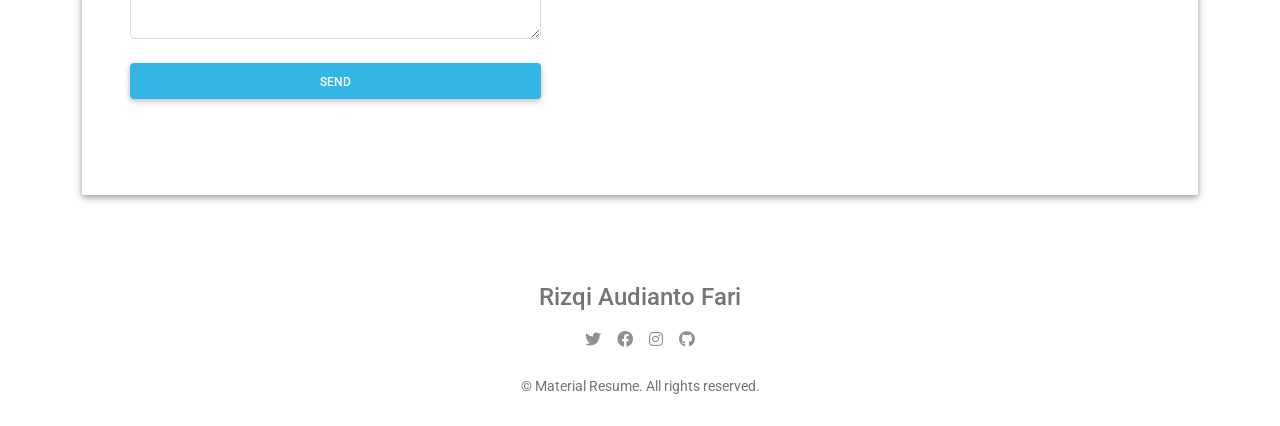
==== commit b52825a0: "deploy vue" ====
--- a/index.html
+++ b/index.html
@@ -1,360 +1 @@
-<!DOCTYPE html>
-<html lang="en-US">
-
-<head>
-  <meta charset="UTF-8">
-  <meta http-equiv="X-UA-Compatible" content="IE=edge">
-  <meta name="viewport" content="width=device-width, initial-scale=1">
-  <title>Rizqi Audianto Fari</title>
-  <link rel="preconnect" href="https://fonts.gstatic.com" crossorigin="crossorigin" />
-  <link rel="preload" as="style"
-    href="https://fonts.googleapis.com/css2?family=Poppins:wght@600&amp;family=Roboto:wght@300;400;500;700&amp;display=swap" />
-  <link rel="stylesheet"
-    href="https://fonts.googleapis.com/css2?family=Poppins:wght@600&amp;family=Roboto:wght@300;400;500;700&amp;display=swap"
-    media="print" onload="this.media='all'" />
-  <noscript>
-    <link rel="stylesheet"
-      href="https://fonts.googleapis.com/css2?family=Poppins:wght@600&amp;family=Roboto:wght@300;400;500;700&amp;display=swap" />
-  </noscript>
-  <link href="css/font-awesome/css/all.min.css?ver=1.2.1" rel="stylesheet">
-  <link href="css/mdb.min.css?ver=1.2.1" rel="stylesheet">
-  <link href="css/aos.css?ver=1.2.1" rel="stylesheet">
-  <link href="css/main.css?ver=1.2.1" rel="stylesheet">
-  <noscript>
-    <style type="text/css">
-      [data-aos] {
-        opacity: 1 !important;
-        transform: translate(0) scale(1) !important;
-      }
-    </style>
-  </noscript>
-</head>
-
-<body class="bg-light" id="top">
-  <header class="d-print-none">
-    <div class="container text-center text-lg-left">
-      <div class="pt-4 clearfix">
-        <h1 class="site-title mb-0">Rizqi Audianto Fari</h1>
-        <div class="site-nav">
-          <nav role="navigation">
-            <ul class="nav justify-content-center">
-              <li class="nav-item"><a class="nav-link" href="#about" title="About"><span
-                    class="menu-title">About</span></a>
-              </li>
-              <li class="nav-item"><a class="nav-link" href="#skills" title="Skills"><span
-                    class="menu-title">Skills</span></a>
-              </li>
-              <li class="nav-item"><a class="nav-link" href="#experience" title="Experience"><span
-                    class="menu-title">Experience</span></a>
-              </li>
-              <li class="nav-item"><a class="nav-link" href="#education" title="Education"><span
-                    class="menu-title">Education</span></a>
-              </li>
-              <li class="nav-item"><a class="nav-link" href="#contact" title="Contact"><span
-                    class="menu-title">Contact</span></a>
-              </li>
-            </ul>
-          </nav>
-        </div>
-      </div>
-    </div>
-  </header>
-  <div class="page-content">
-    <div class="container">
-      <div class="resume-container">
-        <div class="shadow-1-strong bg-white my-5" id="intro">
-          <div class="bg-info text-white">
-            <div class="cover bg-image"><img src="images/header-background.jpg" />
-              <div class="mask" style="background-color: rgba(0, 0, 0, 0.7);backdrop-filter: blur(2px);">
-                <div class="text-center p-5">
-                  <div class="avatar p-1"><img class="img-thumbnail shadow-2-strong" src="images/avatar.png" width="160"
-                      height="160" /></div>
-                  <div class="header-bio mt-3">
-                    <div data-aos="zoom-in" data-aos-delay="0">
-                      <h2 class="h1">Rizqi Audianto Fari</h2>
-                      <p>Software Engineer Student</p>
-                    </div>
-                    <div class="header-social mb-3 d-print-none" data-aos="zoom-in" data-aos-delay="200">
-                      <nav role="navigation">
-                        <ul class="nav justify-content-center">
-                          <li class="nav-item"><a class="nav-link" href="https://twitter.com/themanusia__"
-                              target="_blank" title="Twitter"><i class="fab fa-twitter"></i><span
-                                class="menu-title sr-only">Twitter</span></a>
-                          </li>
-                          <li class="nav-item"><a class="nav-link" href="https://www.facebook.com/Ian.TheManusia"
-                              target="_blank" title="Facebook"><i class="fab fa-facebook"></i><span
-                                class="menu-title sr-only">Facebook</span></a>
-                          </li>
-                          <li class="nav-item"><a class="nav-link" href="https://www.instagram.com/ian_269"
-                              target="_blank" title="Instagram"><i class="fab fa-instagram"></i><span
-                                class="menu-title sr-only">Instagram</span></a>
-                          </li>
-                          <li class="nav-item"><a class="nav-link" href="https://github.com/TheManusia" target="_blank"
-                              title="Github"><i class="fab fa-github"></i><span
-                                class="menu-title sr-only">Github</span></a>
-                          </li>
-                        </ul>
-                      </nav>
-                    </div>
-                    <div class="d-print-none"><a class="btn btn-outline-light btn-lg shadow-sm mt-1 me-3"
-                        href="RizqiAudiantoFari_en.pdf" target="_blank" data-aos="fade-right"
-                        data-aos-delay="700">Download CV</a><a class="btn btn-info btn-lg shadow-sm mt-1"
-                        href="#contact" data-aos="fade-left" data-aos-delay="700">Hire Me</a></div>
-                  </div>
-                </div>
-              </div>
-            </div>
-          </div>
-        </div>
-        <div class="shadow-1-strong bg-white my-5 p-5" id="about">
-          <div class="about-section">
-            <div class="row">
-              <div class="col-md-6">
-                <h2 class="h2 fw-light mb-4">About Me</h2>
-                <p>Hello! I'm Rizqi Audianto Fari. I am passionate about Android Development and Java Spring Boot. I
-                  like to learn new things.</p>
-              </div>
-              <div class="col-md-5 offset-lg-1">
-                <div class="row mt-2">
-                  <h2 class="h2 fw-light mb-4">Bio</h2>
-                  <div class="col-sm-5">
-                    <div class="pb-2 fw-bolder"><i class="far fa-calendar-alt pe-2 text-muted"
-                        style="width:24px;opacity:0.85;"></i> Born</div>
-                  </div>
-                  <div class="col-sm-7">
-                    <div class="pb-2">16 October 2004</div>
-                  </div>
-                  <div class="col-sm-5">
-                    <div class="pb-2 fw-bolder"><i class="far fa-envelope pe-2 text-muted"
-                        style="width:24px;opacity:0.85;"></i> Email</div>
-                  </div>
-                  <div class="col-sm-7">
-                    <div class="pb-2">iianfarii@gmail.com</div>
-                  </div>
-                  <div class="col-sm-5">
-                    <div class="pb-2 fw-bolder"><i class="fas fa-phone pe-2 text-muted"
-                        style="width:24px;opacity:0.85;"></i> Phone</div>
-                  </div>
-                  <div class="col-sm-7">
-                    <div class="pb-2">+62 895-3379-67091</div>
-                  </div>
-                  <div class="col-sm-5">
-                    <div class="pb-2 fw-bolder"><i class="fas fa-map-marker-alt pe-2 text-muted"
-                        style="width:24px;opacity:0.85;"></i> Address</div>
-                  </div>
-                  <div class="col-sm-7">
-                    <div class="pb-2">Malang, Jawa Timur, Indonesia</div>
-                  </div>
-                </div>
-              </div>
-            </div>
-          </div>
-        </div>
-        <div class="shadow-1-strong bg-white my-5 p-5" id="skills">
-          <div class="skills-section">
-            <h2 class="h2 fw-light mb-4">Professional Skills</h2>
-            <div class="row">
-              <div class="col-md-6">
-                <div class="mb-3"><span class="fw-bolder">Java</span>
-                  <div class="progress my-2 rounded" style="height: 20px">
-                    <div class="progress-bar bg-info" role="progressbar" data-aos="zoom-in-right" data-aos-delay="100"
-                      data-aos-anchor=".skills-section" style="width: 85%;" aria-valuenow="85" aria-valuemin="0"
-                      aria-valuemax="100">Advance</div>
-                  </div>
-                </div>
-                <div class="mb-3"><span class="fw-bolder">Kotlin</span>
-                  <div class="progress my-2 rounded" style="height: 20px">
-                    <div class="progress-bar bg-info" role="progressbar" data-aos="zoom-in-right" data-aos-delay="200"
-                      data-aos-anchor=".skills-section" style="width: 80%" aria-valuenow="80" aria-valuemin="0"
-                      aria-valuemax="100">Advance</div>
-                  </div>
-                </div>
-                <div class="mb-3"><span class="fw-bolder">Android</span>
-                  <div class="progress my-2 rounded" style="height: 20px">
-                    <div class="progress-bar bg-info" role="progressbar" data-aos="zoom-in-right" data-aos-delay="300"
-                      data-aos-anchor=".skills-section" style="width: 85%" aria-valuenow="85" aria-valuemin="0"
-                      aria-valuemax="100">Advance</div>
-                  </div>
-                </div>
-              </div>
-              <div class="col-md-6">
-                <div class="mb-3"><span class="fw-bolder">C++</span>
-                  <div class="progress my-2 rounded" style="height: 20px">
-                    <div class="progress-bar bg-secondary" role="progressbar" data-aos="zoom-in-right"
-                      data-aos-delay="400" data-aos-anchor=".skills-section" style="width: 50%" aria-valuenow="50"
-                      aria-valuemin="0" aria-valuemax="100">Beginner</div>
-                  </div>
-                </div>
-                <div class="mb-3"><span class="fw-bolder">MySQL</span>
-                  <div class="progress my-2 rounded" style="height: 20px">
-                    <div class="progress-bar bg-secondary" role="progressbar" data-aos="zoom-in-right"
-                      data-aos-delay="400" data-aos-anchor=".skills-section" style="width: 70%" aria-valuenow="70"
-                      aria-valuemin="0" aria-valuemax="100">Advance</div>
-                  </div>
-                </div>
-                <div class="mb-3"><span class="fw-bolder">PHP</span>
-                  <div class="progress my-2 rounded" style="height: 20px">
-                    <div class="progress-bar bg-secondary" role="progressbar" data-aos="zoom-in-right"
-                      data-aos-delay="500" data-aos-anchor=".skills-section" style="width: 70%" aria-valuenow="70"
-                      aria-valuemin="0" aria-valuemax="100">Advance</div>
-                  </div>
-                </div>
-              </div>
-            </div>
-          </div>
-        </div>
-        <div class="shadow-1-strong bg-white my-5 p-5" id="experience">
-          <div class="work-experience-section">
-            <h2 class="h2 fw-light mb-4">Experience</h2>
-            <div class="timeline">
-              <div class="timeline-card timeline-card-info" data-aos="fade-in" data-aos-delay="0">
-                <div class="timeline-head px-4 pt-3">
-                  <div class="h5"><a class="experience" href="https://github.com/TheManusia/Tugas-Akhir"
-                      target="_blank">Absensi Menggunakan GPS</a></div>
-                </div>
-                <div class="timeline-body px-4 pb-4">
-                  <div>An application to record student attendance by using gps on their android device. This
-                    application use CodeIgniter as its admin panel and uses Java Spring Boot for rest api</div>
-                </div>
-              </div>
-              <div class="timeline-card timeline-card-info" data-aos="fade-in" data-aos-delay="200">
-                <div class="timeline-head px-4 pt-3">
-                  <div class="h5"><a class="experience" href="https://github.com/TheManusia/brot"
-                      target="_blank">Discord Bot</a></div>
-                </div>
-                <div class="timeline-body px-4 pb-4">
-                  <div>Bots that are used only for personal needs but have features that may be useful for others as
-                    well. This bot has a feature to search anime using scene.</div>
-                </div>
-              </div>
-            </div>
-          </div>
-        </div>
-        <div class="shadow-1-strong bg-white my-5 p-5" id="education">
-          <div class="education-section">
-            <h2 class="h2 fw-light mb-4">Education</h2>
-            <div class="timeline">
-              <div class="timeline-card timeline-card-success" data-aos="fade-in" data-aos-delay="0">
-                <div class="timeline-head px-4 pt-3">
-                  <div class="h5">Software Engineer <span class="text-muted h6">from SMK PGRI 3 Malang</span> </div>
-                </div>
-                <div class="timeline-body px-4 pb-4">
-                  <div class="text-muted text-small mb-3">2019 - Present</div>
-                  <div>Resolving technical issues faced by other team members. Creating training manuals for users.
-                    Writing up
-                    reports, manuals and other documentation on the status, operation and maintenance of software.
-                    Supporting
-                    and maintaining the software within an IT system once it is up and running.</div>
-                </div>
-              </div>
-              <div class="timeline-card timeline-card-success" data-aos="fade-in" data-aos-delay="200">
-                <div class="timeline-head px-4 pt-3">
-                  <div class="h5"><a class="experience" href="https://www.dicoding.com/certificates/QEYX4LG76XDL"
-                      target="_blank">Belajar Fundamental Aplikasi Android</a> <span class="text-muted h6">from Dicoding
-                      Academy</span> </div>
-                </div>
-                <div class="timeline-body px-4 pb-4">
-                  <div class="text-muted text-small mb-3">2020</div>
-                  <div>The class is intended for developers who want to learn the fundamentals of creating Android
-                    applications, such as networking and databases, by referring to the international competency
-                    standards
-                    belonging to Google Developers Authorized Training Partners. </div>
-                </div>
-              </div>
-              <div class="timeline-card timeline-card-success" data-aos="fade-in" data-aos-delay="200">
-                <div class="timeline-head px-4 pt-3">
-                  <div class="h5">SMPN 01 Malang </div>
-                </div>
-                <div class="timeline-body px-4 pb-4">
-                  <div class="text-muted text-small mb-3">2016 - 2019</div>
-                  <div>Junior High School</div>
-                </div>
-              </div>
-              <div class="timeline-card timeline-card-success" data-aos="fade-in" data-aos-delay="200">
-                <div class="timeline-head px-4 pt-3">
-                  <div class="h5">SDN Sumbersari 03 Malang </div>
-                </div>
-                <div class="timeline-body px-4 pb-4">
-                  <div class="text-muted text-small mb-3">2010 - 2016</div>
-                  <div>Elementary School</div>
-                </div>
-              </div>
-            </div>
-          </div>
-        </div>
-        <div class="shadow-1-strong bg-white my-5 p-5" id="contact">
-          <div class="contant-section">
-            <h2 class="h2 fw-light text mb-4">Contact</h2>
-            <div class="row mb-4">
-              <div class="col-md-5" data-aos="fade-left" data-aos-delay="200">
-                <div class="mt-1">
-                  <div class="h6"><i class="fas fa-phone pe-2 text-muted" style="width:24px;opacity:0.85;"></i> +62
-                    895-3379-67091</div>
-                  <div class="h6"><i class="far fa-envelope pe-2 text-muted" style="width:24px;opacity:0.85;"></i>
-                    iianfarii@gmail.com</div>
-                </div>
-                <div class="mt-5 d-print-none">
-                  <form action="https://formspree.io/f/mnqldlvp" method="POST">
-                    <div class="form-outline mb-4">
-                      <input type="text" name="name" id="name" class="form-control" required />
-                      <label class="form-label" for="name">Name</label>
-                    </div>
-                    <div class="form-outline mb-4">
-                      <input type="email" name="email" id="email" class="form-control" required />
-                      <label class="form-label" for="email">Email address</label>
-                    </div>
-                    <div class="form-outline mb-4">
-                      <textarea class="form-control" style="resize: none;" name="message" id="message" rows="4"
-                        required></textarea>
-                      <label class="form-label" for="message">Message</label>
-                    </div>
-                    <button class="btn btn-info btn-block mb-4" type="submit">Send</button>
-                  </form>
-                </div>
-              </div>
-              <div class="col-md-7 d-print-none" data-aos="zoom-in" data-aos-delay="100"><iframe
-                  src="https://maps.google.com/maps?q=Malang&t=&z=13&ie=UTF8&iwloc=&output=embed" width="500"
-                  height="400" style="border:0;width:100%;" allowfullscreen="" loading="lazy"></iframe></div>
-            </div>
-          </div>
-        </div>
-      </div>
-    </div>
-  </div>
-  <footer class="pt-4 pb-4 text-muted text-center d-print-none">
-    <div class="container">
-      <div class="my-3">
-        <div class="h4">Rizqi Audianto Fari</div>
-        <div class="footer-nav">
-          <nav role="navigation">
-            <ul class="nav justify-content-center">
-              <li class="nav-item"><a class="nav-link" href="https://twitter.com/themanusia__" target="_blank"
-                  title="Twitter"><i class="fab fa-twitter"></i><span class="menu-title sr-only">Twitter</span></a>
-              </li>
-              <li class="nav-item"><a class="nav-link" href="https://www.facebook.com/Ian.TheManusia" target="_blank"
-                  title="Facebook"><i class="fab fa-facebook"></i><span class="menu-title sr-only">Facebook</span></a>
-              </li>
-              <li class="nav-item"><a class="nav-link" href="https://www.instagram.com/ian_269" target="_blank"
-                  title="Instagram"><i class="fab fa-instagram"></i><span
-                    class="menu-title sr-only">Instagram</span></a>
-              </li>
-              <li class="nav-item"><a class="nav-link" href="https://github.com/TheManusia" title="Github"><i
-                    class="fab fa-github"></i><span class="menu-title sr-only">Github</span></a>
-              </li>
-            </ul>
-          </nav>
-        </div>
-      </div>
-      <div class="text-small">
-        <div class="mb-1">&copy; Material Resume. All rights reserved.</div>
-        <div>EN - <a href="index_id.html">ID</a></div>
-        <!-- This template downdload from https://templateflip.com/templates/material-resume/ -->
-      </div>
-    </div>
-  </footer>
-  <script src="scripts/mdb.min.js?ver=1.2.1"></script>
-  <script src="scripts/aos.js?ver=1.2.1"></script>
-  <script src="scripts/main.js?ver=1.2.1"></script>
-</body>
-
-</html>+<!DOCTYPE html><html lang=""><head><meta charset="utf-8"><meta http-equiv="X-UA-Compatible" content="IE=edge"><meta name="viewport" content="width=device-width,initial-scale=1"><link rel="icon" href="/favicon.ico"><title>Rizqi Audianto Fari</title><link href="/css/app.10fb09a4.css" rel="preload" as="style"><link href="/css/chunk-vendors.c911c12b.css" rel="preload" as="style"><link href="/js/app.b126efe8.js" rel="preload" as="script"><link href="/js/chunk-vendors.fb78eb54.js" rel="preload" as="script"><link href="/css/chunk-vendors.c911c12b.css" rel="stylesheet"><link href="/css/app.10fb09a4.css" rel="stylesheet"></head><body><noscript><strong>We're sorry but cv doesn't work properly without JavaScript enabled. Please enable it to continue.</strong></noscript><div id="app"></div><script src="/js/chunk-vendors.fb78eb54.js"></script><script src="/js/app.b126efe8.js"></script></body></html>
